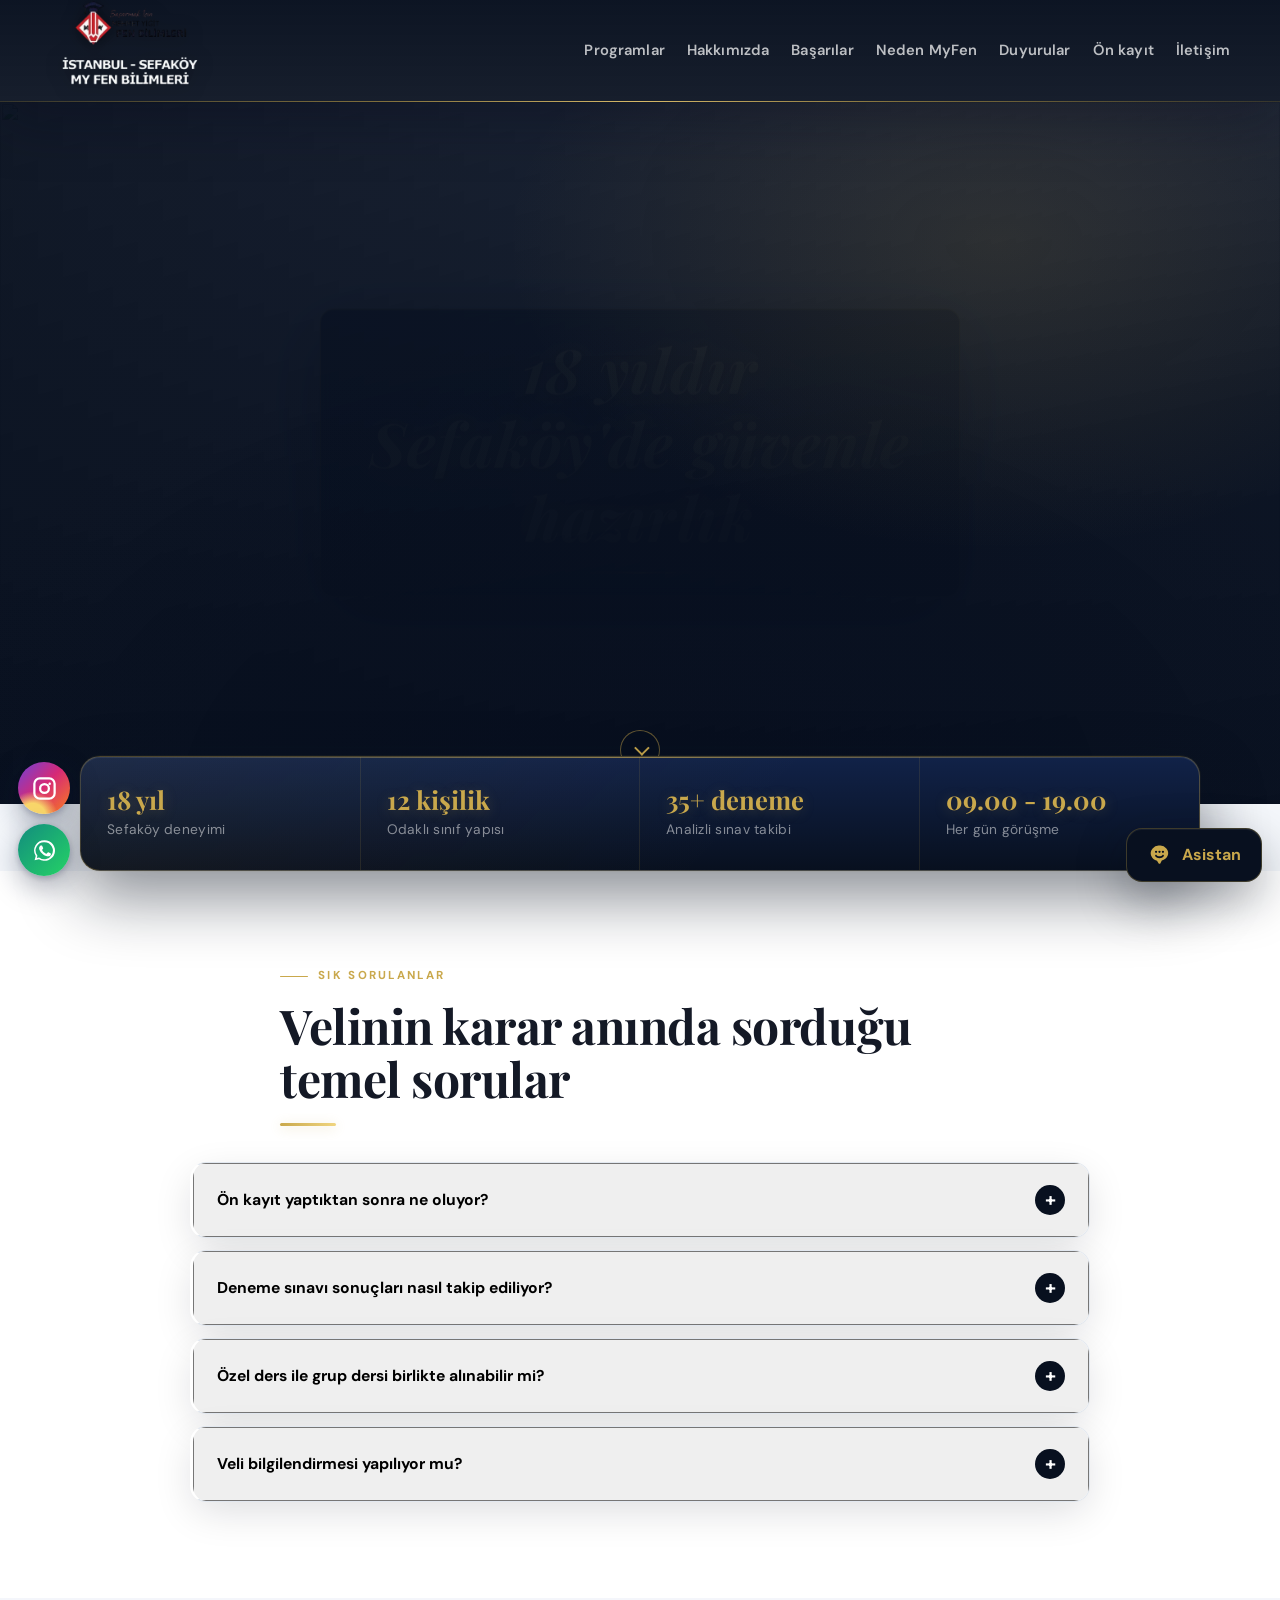
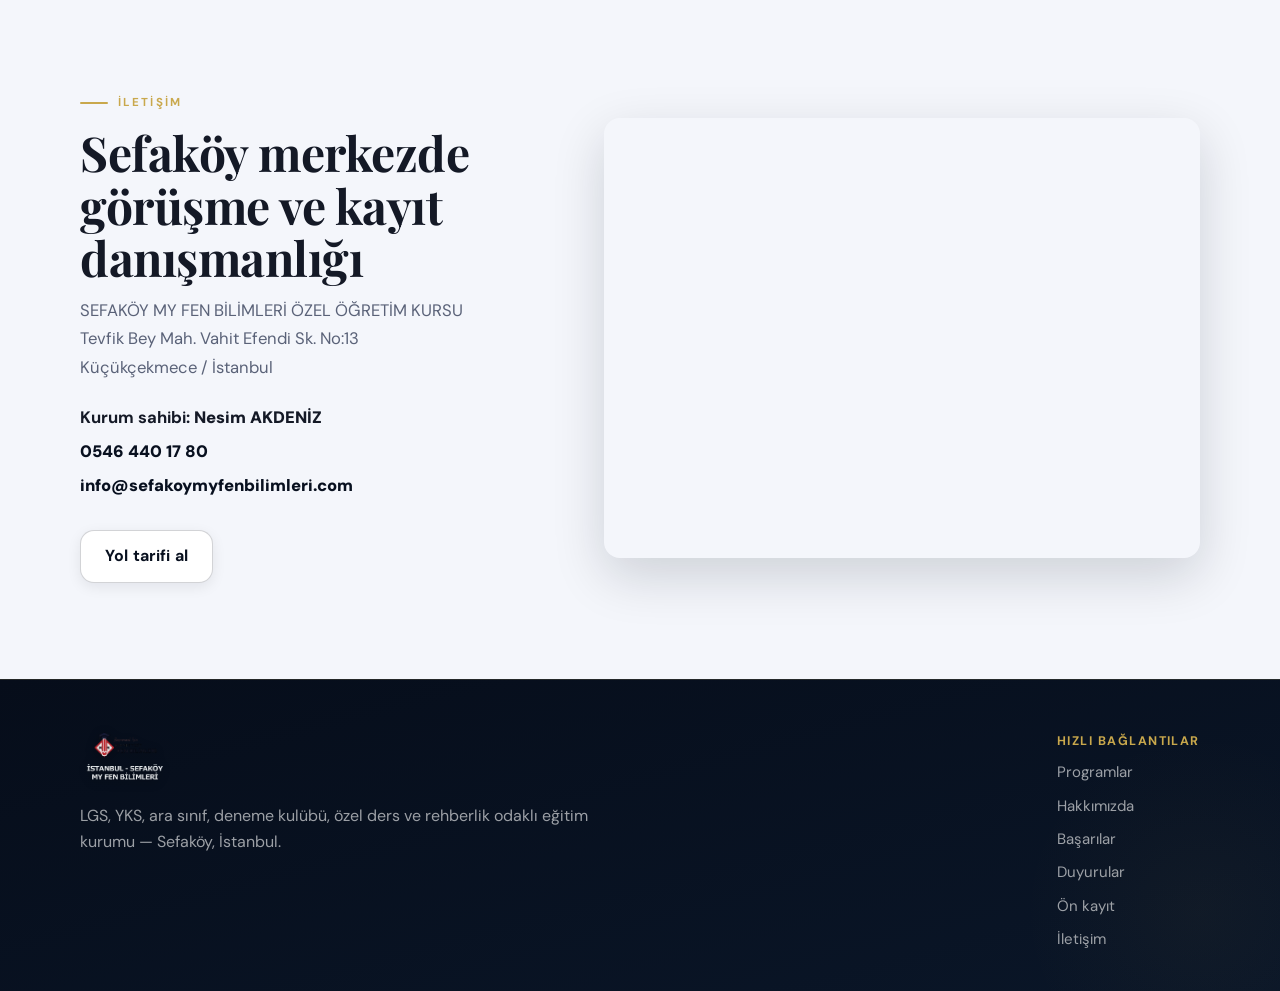
==== index.html @ be57d852 "Hero overlay eski haline döndü + title gold canlı blur kart - hero__shade yoğun radial+linear gradie" ====
<!doctype html>
<html lang="tr">
  <head>
    <meta charset="utf-8" />
    <meta name="viewport" content="width=device-width, initial-scale=1" />
    <title>Sefaköy My Fen Bilimleri | LGS, YKS ve Deneme Kulübü</title>
    <meta
      name="description"
      content="Sefaköy My Fen Bilimleri için LGS, YKS, ara sınıf, deneme kulübü, özel ders, rehberlik ve ön kayıt odaklı modern kurs sitesi."
    />
    <meta name="theme-color" content="#0a1628" />
    <meta property="og:title" content="Sefaköy My Fen Bilimleri" />
    <meta
      property="og:description"
      content="Sınava hazırlıkta planlı takip, küçük sınıflar, deneme analizi ve güçlü rehberlik."
    />
    <meta property="og:type" content="website" />
    <link rel="preconnect" href="https://fonts.googleapis.com" />
    <link rel="preconnect" href="https://fonts.gstatic.com" crossorigin />
    <link href="https://fonts.googleapis.com/css2?family=Playfair+Display:ital,wght@0,600;0,700;1,700&family=DM+Sans:opsz,wght@9..40,400;9..40,500;9..40,700;9..40,900&display=swap" rel="stylesheet" />
    <link rel="stylesheet" href="styles.css?v=6" />
    <script type="application/ld+json">
      {
        "@context": "https://schema.org",
        "@type": "EducationalOrganization",
        "name": "Sefaköy My Fen Bilimleri",
        "address": {
          "@type": "PostalAddress",
          "streetAddress": "Tevfik Bey Mah. Vahit Efendi Sk. No:13",
          "addressLocality": "Küçükçekmece",
          "addressRegion": "İstanbul",
          "addressCountry": "TR"
        },
        "telephone": "+90 546 440 17 80",
        "email": "info@sefakoymyfenbilimleri.com",
        "founder": {
          "@type": "Person",
          "name": "Nesim AKDENİZ"
        },
        "openingHours": "Mo-Su 09:00-19:00"
      }
    </script>
  </head>
  <body>
    <svg class="svg-defs" aria-hidden="true" focusable="false">
      <symbol id="icon-whatsapp" viewBox="0 0 24 24">
        <path d="M12 2.8a9.2 9.2 0 0 0-7.8 14.1l-1 3.8 3.9-1a9.2 9.2 0 1 0 4.9-16.9Zm0 1.8a7.4 7.4 0 0 1 6.3 11.3 7.4 7.4 0 0 1-10.7 2.5l-.4-.2-2 .5.5-2-.2-.4A7.4 7.4 0 0 1 12 4.6Zm-3.2 3c-.2 0-.5.1-.7.3-.2.2-.9.9-.9 2.1 0 1.3.9 2.5 1 2.6.1.2 1.8 2.9 4.5 4 .6.3 1.1.4 1.5.5.6.2 1.2.1 1.6.1.5-.1 1.5-.6 1.7-1.2.2-.6.2-1.1.2-1.2-.1-.1-.2-.2-.5-.4l-1.7-.8c-.2-.1-.4-.1-.6.1-.2.2-.7.8-.9 1-.2.2-.3.2-.6.1-.3-.1-1.1-.4-2-1.2-.8-.7-1.3-1.5-1.4-1.8-.2-.3 0-.4.1-.6l.4-.5c.1-.2.2-.3.3-.5.1-.2 0-.4 0-.5L10 8.1c-.2-.4-.4-.5-.6-.5h-.6Z"/>
      </symbol>
      <symbol id="icon-instagram" viewBox="0 0 24 24">
        <path fill-rule="evenodd" clip-rule="evenodd" d="M7.8 2h8.4A5.8 5.8 0 0 1 22 7.8v8.4a5.8 5.8 0 0 1-5.8 5.8H7.8A5.8 5.8 0 0 1 2 16.2V7.8A5.8 5.8 0 0 1 7.8 2Zm0 2A3.8 3.8 0 0 0 4 7.8v8.4A3.8 3.8 0 0 0 7.8 20h8.4a3.8 3.8 0 0 0 3.8-3.8V7.8A3.8 3.8 0 0 0 16.2 4H7.8Zm8.8 2.6a1.1 1.1 0 1 0 0 2.2 1.1 1.1 0 0 0 0-2.2ZM12 7.1a4.9 4.9 0 1 0 0 9.8 4.9 4.9 0 0 0 0-9.8Zm0 2a2.9 2.9 0 1 1 0 5.8 2.9 2.9 0 0 1 0-5.8Z"/>
      </symbol>
      <symbol id="icon-chat" viewBox="0 0 24 24">
        <path d="M5.4 5.2A7.5 7.5 0 0 1 12 2.4a7.5 7.5 0 0 1 6.6 2.8 7 7 0 0 1 1.2 7.1 7.4 7.4 0 0 1-5.6 4.4l-1.3 2.8c-.3.7-1.3.7-1.7.1L9.6 17A7.4 7.4 0 0 1 4 12.3a7 7 0 0 1 1.4-7.1Zm3.3 4.4a1.1 1.1 0 1 0 0-2.2 1.1 1.1 0 0 0 0 2.2Zm3.3 0a1.1 1.1 0 1 0 0-2.2 1.1 1.1 0 0 0 0 2.2Zm3.3 0a1.1 1.1 0 1 0 0-2.2 1.1 1.1 0 0 0 0 2.2ZM7.9 12.7c.9 1.2 2.3 1.9 4.1 1.9s3.2-.7 4.1-1.9c.3-.4.2-.9-.2-1.2-.4-.3-.9-.2-1.2.2-.5.7-1.4 1.1-2.7 1.1s-2.2-.4-2.7-1.1c-.3-.4-.8-.5-1.2-.2-.4.3-.5.8-.2 1.2Z"/>
      </symbol>
    </svg>
    <header class="site-header" id="top">
      <nav class="nav-shell" aria-label="Ana menü">
        <a class="brand brand--logo" href="index.html" aria-label="Sefaköy My Fen Bilimleri anasayfa">
          <img src="assets/logo-main.png" alt="Sefaköy My Fen Bilimleri" />
        </a>
        <button class="nav-toggle" type="button" aria-label="Menüyü aç" aria-expanded="false">
          <span></span>
          <span></span>
          <span></span>
        </button>
        <div class="nav-links" data-nav-links>
          <a href="programlar.html">Programlar</a>
          <a href="hakkimizda.html">Hakkımızda</a>
          <a href="basarilar.html">Başarılar</a>
          <a href="neden-myfen.html">Neden MyFen</a>
          <a href="duyurular.html">Duyurular</a>
          <a href="programlar.html#kayit">Ön kayıt</a>
          <a href="#iletisim">İletişim</a>
        </div>
      </nav>
    </header>

    <main>
      <section class="hero" aria-labelledby="hero-title">
        <div class="hero-carousel" data-hero-carousel aria-hidden="true">
          <div class="hero-slide is-active">
            <picture>
              <source media="(max-width: 760px)" srcset="https://images.unsplash.com/photo-1523580846011-d3a5bc25702b?auto=format&fit=crop&w=900&h=1400&q=80&crop=entropy" />
              <img class="hero-slide__bg" src="https://images.unsplash.com/photo-1523580846011-d3a5bc25702b?auto=format&fit=crop&w=1800&q=82" alt="" />
            </picture>
            <div class="hero-slide__title">18 yıldır Sefaköy'de güvenle hazırlık</div>
          </div>
          <div class="hero-slide">
            <picture>
              <source media="(max-width: 760px)" srcset="https://images.unsplash.com/photo-1503676260728-1c00da094a0b?auto=format&fit=crop&w=900&h=1400&q=80&crop=entropy" />
              <img class="hero-slide__bg" src="https://images.unsplash.com/photo-1503676260728-1c00da094a0b?auto=format&fit=crop&w=1800&q=82" alt="" />
            </picture>
            <div class="hero-slide__title">Küçük sınıflar, bireysel takip</div>
          </div>
          <div class="hero-slide">
            <picture>
              <source media="(max-width: 760px)" srcset="https://images.unsplash.com/photo-1606326608606-aa0b62935f2b?auto=format&fit=crop&w=900&h=1400&q=80&crop=entropy" />
              <img class="hero-slide__bg" src="https://images.unsplash.com/photo-1606326608606-aa0b62935f2b?auto=format&fit=crop&w=1800&q=82" alt="" />
            </picture>
            <div class="hero-slide__title">LGS, TYT, AYT — deneme odaklı plan</div>
          </div>
          <div class="hero-slide">
            <picture>
              <source media="(max-width: 760px)" srcset="https://images.unsplash.com/photo-1571260899304-425eee4c7efc?auto=format&fit=crop&w=900&h=1400&q=80&crop=entropy" />
              <img class="hero-slide__bg" src="https://images.unsplash.com/photo-1571260899304-425eee4c7efc?auto=format&fit=crop&w=1800&q=82" alt="" />
            </picture>
            <div class="hero-slide__title">Deneyimli kadro, kanıtlanmış başarı</div>
          </div>
        </div>
        <div class="hero__shade"></div>
        <a class="hero__scroll" href="programlar.html" aria-label="Programlar sayfasına git"></a>
      </section>

      <section class="quick-panel" aria-label="Hızlı bilgiler">
        <div class="container quick-panel__grid">
          <div class="reveal">
            <strong>18 yıl</strong>
            <span>Sefaköy deneyimi</span>
          </div>
          <div class="reveal reveal--delay-1">
            <strong>12 kişilik</strong>
            <span>Odaklı sınıf yapısı</span>
          </div>
          <div class="reveal reveal--delay-2">
            <strong>35+ deneme</strong>
            <span>Analizli sınav takibi</span>
          </div>
          <div class="reveal reveal--delay-3">
            <strong>09.00 - 19.00</strong>
            <span>Her gün görüşme</span>
          </div>
        </div>
      </section>

      <section class="section section--faq">
        <div class="container section__head">
          <p class="eyebrow">Sık sorulanlar</p>
          <h2>Velinin karar anında sorduğu temel sorular</h2>
        </div>
        <div class="container faq-list" data-faq-list>
          <div class="faq-item" data-faq-item>
            <button class="faq-question" id="faq-question-register" type="button" aria-expanded="false" aria-controls="faq-answer-register" data-faq-question>
              Ön kayıt yaptıktan sonra ne oluyor?
            </button>
            <div class="faq-answer" id="faq-answer-register" role="region" aria-labelledby="faq-question-register" aria-hidden="true" data-faq-answer>
              <p>Danışman ekibi telefon veya WhatsApp üzerinden dönüş yapar, öğrencinin seviyesi ve uygun programı için görüşme planlar.</p>
            </div>
          </div>
          <div class="faq-item" data-faq-item>
            <button class="faq-question" id="faq-question-exams" type="button" aria-expanded="false" aria-controls="faq-answer-exams" data-faq-question>
              Deneme sınavı sonuçları nasıl takip ediliyor?
            </button>
            <div class="faq-answer" id="faq-answer-exams" role="region" aria-labelledby="faq-question-exams" aria-hidden="true" data-faq-answer>
              <p>Deneme sonrası net, konu eksiği ve sıralama verileri analiz edilir; öğrencinin haftalık çalışma planı buna göre güncellenir.</p>
            </div>
          </div>
          <div class="faq-item" data-faq-item>
            <button class="faq-question" id="faq-question-private" type="button" aria-expanded="false" aria-controls="faq-answer-private" data-faq-question>
              Özel ders ile grup dersi birlikte alınabilir mi?
            </button>
            <div class="faq-answer" id="faq-answer-private" role="region" aria-labelledby="faq-question-private" aria-hidden="true" data-faq-answer>
              <p>Evet. Grup programına ek olarak eksik branşlarda birebir veya küçük grup etütleri planlanabilir.</p>
            </div>
          </div>
          <div class="faq-item" data-faq-item>
            <button class="faq-question" id="faq-question-parent" type="button" aria-expanded="false" aria-controls="faq-answer-parent" data-faq-question>
              Veli bilgilendirmesi yapılıyor mu?
            </button>
            <div class="faq-answer" id="faq-answer-parent" role="region" aria-labelledby="faq-question-parent" aria-hidden="true" data-faq-answer>
              <p>Devamsızlık, ödev takibi, deneme sonucu ve rehberlik notları düzenli görüşmelerle veliye aktarılır.</p>
            </div>
          </div>
        </div>
      </section>

      <section class="section section--contact" id="iletisim">
        <div class="container contact-grid">
          <div>
            <p class="eyebrow">İletişim</p>
            <h2>Sefaköy merkezde görüşme ve kayıt danışmanlığı</h2>
            <address>
              SEFAKÖY MY FEN BİLİMLERİ ÖZEL ÖĞRETİM KURSU<br />
              Tevfik Bey Mah. Vahit Efendi Sk. No:13<br />
              Küçükçekmece / İstanbul
            </address>
            <ul class="contact-list">
              <li><strong>Kurum sahibi:</strong> Nesim AKDENİZ</li>
              <li><a href="tel:+905464401780">0546 440 17 80</a></li>
              <li><a href="mailto:info@sefakoymyfenbilimleri.com">info@sefakoymyfenbilimleri.com</a></li>
            </ul>
            <div class="contact-actions">
              <a class="button button--outline" href="https://www.google.com/maps/search/?api=1&query=SEFAK%C3%96Y%20MY%20FEN%20B%C4%B0L%C4%B0MLER%C4%B0%20%C3%96ZEL%20%C3%96%C4%9ERET%C4%B0M%20KURSU" target="_blank" rel="noreferrer">
                Yol tarifi al
              </a>
            </div>
          </div>
          <iframe
            title="Sefaköy My Fen Bilimleri harita"
            src="https://www.google.com/maps?q=SEFAK%C3%96Y%20MY%20FEN%20B%C4%B0L%C4%B0MLER%C4%B0%20%C3%96ZEL%20%C3%96%C4%9ERET%C4%B0M%20KURSU&output=embed"
            loading="lazy"
            referrerpolicy="no-referrer-when-downgrade"
          ></iframe>
        </div>
      </section>
    </main>

    <footer class="site-footer">
      <div class="container footer-grid">
        <div>
          <img class="footer-brand-logo" src="assets/logo-main.png" alt="Sefaköy My Fen Bilimleri" />
          <p>LGS, YKS, ara sınıf, deneme kulübü, özel ders ve rehberlik odaklı eğitim kurumu — Sefaköy, İstanbul.</p>
        </div>
        <div>
          <span>Hızlı bağlantılar</span>
          <a href="programlar.html">Programlar</a>
          <a href="hakkimizda.html">Hakkımızda</a>
          <a href="basarilar.html">Başarılar</a>
          <a href="duyurular.html">Duyurular</a>
          <a href="programlar.html#kayit">Ön kayıt</a>
          <a href="#iletisim">İletişim</a>
        </div>
      </div>
    </footer>

    <div class="social-rail" id="socialRail" aria-label="Sosyal medya ve hızlı iletişim">
      <div class="social-rail__item">
        <a
          class="social-rail__button social-rail__button--instagram"
          data-instagram-link
          href="https://www.instagram.com/sefakoymyfenbilimleri/"
          target="_blank"
          rel="noreferrer"
          aria-label="Instagram hesabımızı takip et"
        >
          <svg class="instagram-icon" aria-hidden="true"><use href="#icon-instagram"></use></svg>
          <span class="sr-only">Instagram hesabımızı takip et</span>
        </a>
        <div class="social-notice social-notice--instagram" data-social-notice="instagram" role="status" aria-live="polite" hidden>
          <a class="social-notice__content" data-instagram-link href="https://www.instagram.com/sefakoymyfenbilimleri/" target="_blank" rel="noreferrer">
            <span>
              <strong>Instagram'da takip et</strong>
              <small>Duyuruları ve başarıları kaçırma</small>
            </span>
          </a>
          <button type="button" data-social-notice-close aria-label="Instagram bildirimini kapat">×</button>
        </div>
      </div>
      <div class="social-rail__item">
        <a class="social-rail__button social-rail__button--whatsapp js-whatsapp" href="#" aria-label="WhatsApp ile iletişime geç">
          <svg class="whatsapp-icon" aria-hidden="true"><use href="#icon-whatsapp"></use></svg>
          <span class="sr-only">WhatsApp ile iletişime geç</span>
        </a>
        <div class="social-notice social-notice--whatsapp" data-social-notice="whatsapp" role="status" aria-live="polite" hidden>
          <a class="social-notice__content js-whatsapp" href="#">
            <span>
              <strong>İletişime geç</strong>
              <small>Kayıt ve kontenjan için yaz</small>
            </span>
          </a>
          <button type="button" data-social-notice-close aria-label="WhatsApp bildirimini kapat">×</button>
        </div>
      </div>
    </div>

    <div class="assistant-widget">
      <section class="assistant-panel" id="assistantPanel" aria-labelledby="assistantTitle" hidden>
        <div class="assistant-panel__header">
          <div>
            <span>MY Asistan</span>
            <strong id="assistantTitle">Size nasıl yardımcı olabiliriz?</strong>
          </div>
          <button class="assistant-close" id="assistantClose" type="button" aria-label="Asistanı kapat">×</button>
        </div>
        <div class="assistant-messages" id="assistantMessages" role="log" aria-live="polite">
          <div class="assistant-message assistant-message--bot">
            Merhaba, öğrencinin sınıfını ve hedefini yazarsanız kayıt, program, deneme analizi, rehberlik ve veli takibi hakkında yardımcı olabilirim.
          </div>
        </div>
        <div class="assistant-suggestions" aria-label="Hazır sorular">
          <button type="button" data-assistant-prompt="Kayıt süreci nasıl ilerliyor?">Kayıt</button>
          <button type="button" data-assistant-prompt="Deneme sonuçları ve eksikler nasıl takip ediliyor?">Deneme</button>
          <button type="button" data-assistant-prompt="Velilere öğrenci takibi nasıl bildiriliyor?">Veli takibi</button>
          <button type="button" data-assistant-prompt="Sınıf mevcudu ve kontenjan hakkında bilgi alabilir miyim?">Kontenjan</button>
        </div>
        <form class="assistant-form" id="assistantForm">
          <label class="sr-only" for="assistantInput">Asistana soru sorun</label>
          <input id="assistantInput" name="assistantInput" autocomplete="off" placeholder="Sorunuzu yazın..." />
          <button type="submit">Gönder</button>
        </form>
      </section>
      <button class="assistant-toggle" id="assistantToggle" type="button" aria-label="Site asistanını aç" aria-expanded="false">
        <svg aria-hidden="true"><use href="#icon-chat"></use></svg>
        <span>Asistan</span>
      </button>
    </div>

    <script src="script.js?v=6"></script>
  </body>
</html>
---- styles.css ----
:root {
  color-scheme: light;
  --ink: #141926;
  --muted: #5a6278;
  --blue: #0f2347;
  --blue-deep: #08101f;
  --blue-mid: #0f2347;
  --blue-light: #e8edf8;
  --line: #e2e8f0;
  --paper: #ffffff;
  --gold: #c9a84c;
  --gold-vivid: #d4aa3a;
  --gold-light: #f0d580;
  --gold-pale: rgba(201, 168, 76, 0.08);
  --cream: #fdfbf7;
  --surface: #f4f7fb;
  --shadow: 0 12px 40px -4px rgba(8, 16, 31, 0.14);
  --shadow-lg: 0 24px 64px -8px rgba(8, 16, 31, 0.22);
  --shadow-gold: 0 8px 32px rgba(201, 168, 76, 0.28);
  --transition: 220ms cubic-bezier(0.22, 1, 0.36, 1);
}

* {
  box-sizing: border-box;
}

html {
  scroll-behavior: smooth;
  scroll-padding-top: 88px;
}

/* ── Custom Scrollbar ── */
::-webkit-scrollbar { width: 6px; }
::-webkit-scrollbar-track { background: #f1f4f8; }
::-webkit-scrollbar-thumb {
  background: linear-gradient(180deg, var(--gold) 0%, var(--gold-vivid) 100%);
  border-radius: 4px;
}
::-webkit-scrollbar-thumb:hover { background: var(--gold-light); }

body {
  margin: 0;
  color: var(--ink);
  background: #f4f7fb;
  font-family:
    'DM Sans', Inter, ui-sans-serif, system-ui, -apple-system, BlinkMacSystemFont, "Segoe UI",
    sans-serif;
  line-height: 1.55;
}

h1, h2, h3, h4 {
  font-family: 'Playfair Display', Georgia, 'Times New Roman', serif;
}

.svg-defs {
  position: absolute;
  width: 0;
  height: 0;
  overflow: hidden;
}

.sr-only {
  position: absolute;
  width: 1px;
  height: 1px;
  padding: 0;
  margin: -1px;
  overflow: hidden;
  clip: rect(0, 0, 0, 0);
  white-space: nowrap;
  border: 0;
}

img {
  display: block;
  max-width: 100%;
}

a {
  color: inherit;
  text-decoration: none;
}

button,
input,
select,
textarea {
  font: inherit;
}

.container {
  width: min(1120px, calc(100% - 40px));
  margin: 0 auto;
}

/* ── Navigation ── */
.site-header {
  position: sticky;
  top: 0;
  z-index: 50;
  background:
    linear-gradient(180deg, rgba(8, 16, 31, 0.98) 0%, rgba(8, 16, 31, 0.94) 100%);
  border-bottom: 1px solid rgba(201, 168, 76, 0.22);
  backdrop-filter: blur(28px) saturate(150%);
  -webkit-backdrop-filter: blur(28px) saturate(150%);
  box-shadow: 0 18px 56px rgba(5, 10, 25, 0.34);
  transition: min-height var(--transition), background var(--transition), box-shadow var(--transition);
}

.site-header::after {
  content: "";
  position: absolute;
  left: 0;
  right: 0;
  bottom: -1px;
  height: 1px;
  background: linear-gradient(90deg,
    transparent 0%,
    rgba(201, 168, 76, 0.5) 30%,
    rgba(232, 199, 110, 0.9) 50%,
    rgba(201, 168, 76, 0.5) 70%,
    transparent 100%);
  pointer-events: none;
}

.site-header.is-compact {
  box-shadow: 0 8px 32px rgba(5, 10, 25, 0.42);
}

.site-header.is-compact .nav-shell {
  min-height: 66px;
}

.top-icon-link {
  display: inline-flex;
  align-items: center;
  justify-content: center;
  color: #25d366;
}

.whatsapp-icon,
.instagram-icon {
  width: 22px;
  height: 22px;
  display: block;
  fill: currentColor;
}

.nav-shell {
  width: min(1180px, calc(100% - 32px));
  min-height: 84px;
  margin: 0 auto;
  display: flex;
  align-items: center;
  justify-content: space-between;
  gap: 24px;
  transition: min-height var(--transition);
}

.brand {
  display: inline-flex;
  align-items: center;
  flex: 0 0 auto;
}

.brand--logo {
  padding: 0;
  background: transparent;
  border: 0;
  border-radius: 0;
  box-shadow: none;
}

.brand--logo img {
  display: block;
  width: min(160px, 36vw);
  height: auto;
  object-fit: contain;
  filter: drop-shadow(0 2px 8px rgba(0, 0, 0, 0.5));
  transition: transform 240ms ease, filter 240ms ease;
}

.brand--logo:hover img {
  transform: translateY(-1px);
  filter: drop-shadow(0 2px 12px rgba(201, 168, 76, 0.4));
}

.brand strong {
  font-size: 1rem;
  line-height: 1.2;
  color: #ffffff;
}

.brand small {
  margin-top: 2px;
  color: rgba(255, 255, 255, 0.52);
  font-size: 0.78rem;
}

.nav-links {
  display: flex;
  align-items: center;
  gap: 22px;
  color: rgba(255, 255, 255, 0.72);
  font-size: 0.92rem;
  font-weight: 600;
  letter-spacing: 0.01em;
}

.nav-links a {
  padding: 10px 0;
  position: relative;
  transition: color 180ms ease;
}

.nav-links a::after {
  content: '';
  position: absolute;
  bottom: 6px;
  left: 0;
  right: 0;
  height: 1.5px;
  background: linear-gradient(90deg, var(--gold), var(--gold-light));
  transform: scaleX(0);
  transform-origin: left;
  transition: transform 250ms cubic-bezier(0.22, 1, 0.36, 1);
  border-radius: 2px;
}

.nav-links a:hover {
  color: var(--gold);
}

.nav-links a:hover::after {
  transform: scaleX(1);
}

.nav-toggle {
  display: none;
  width: 44px;
  height: 44px;
  border: 1px solid rgba(201, 168, 76, 0.3);
  border-radius: 12px;
  background: rgba(201, 168, 76, 0.08);
  transition: background var(--transition), border-color var(--transition);
}

.nav-toggle:hover {
  background: rgba(201, 168, 76, 0.14);
  border-color: rgba(201, 168, 76, 0.48);
}

.nav-toggle span {
  display: block;
  width: 18px;
  height: 2px;
  margin: 4px auto;
  background: rgba(255, 255, 255, 0.85);
  border-radius: 2px;
}

/* ── Hero ── */
.hero {
  position: relative;
  min-height: 78vh;
  display: grid;
  align-items: center;
  overflow: hidden;
  color: #ffffff;
}

.hero__image,
.hero__shade {
  position: absolute;
  inset: 0;
  width: 100%;
  height: 100%;
}

.hero__image {
  object-fit: cover;
  transform-origin: center;
  animation: heroImageZoom 22s ease-in-out infinite alternate;
}

@keyframes heroImageZoom {
  from { transform: scale(1.04); }
  to   { transform: scale(1.13); }
}

.hero__shade {
  background:
    radial-gradient(ellipse 70% 80% at 78% 20%, rgba(201, 168, 76, 0.13) 0%, transparent 55%),
    radial-gradient(ellipse 90% 100% at 50% 100%, rgba(5, 12, 28, 0.58) 0%, transparent 70%),
    linear-gradient(165deg, rgba(8, 16, 31, 0.5) 0%, rgba(8, 16, 31, 0.92) 60%, rgba(8, 16, 31, 0.98) 100%),
    linear-gradient(90deg, rgba(8, 16, 31, 0.92) 0%, rgba(12, 26, 60, 0.72) 50%, rgba(8, 16, 31, 0.88) 100%);
  background-size: 100% 100%, 100% 100%, 100% 100%, 200% 100%;
  animation: heroGradientShift 24s ease-in-out infinite;
}

@keyframes heroGradientShift {
  0%   { background-position: 0% 0%, 0% 50%; }
  50%  { background-position: 0% 0%, 100% 50%; }
  100% { background-position: 0% 0%, 0% 50%; }
}

.hero__content {
  position: relative;
  padding: 96px 0 104px;
  max-width: 840px;
}

/* Hero entrance animations */
.hero .eyebrow {
  animation: heroFadeUp 0.75s 0.1s both;
}

.hero h1 {
  animation: heroFadeUp 0.85s 0.3s both;
}

.hero__lead {
  animation: heroFadeUp 0.8s 0.52s both;
}

.hero__actions {
  animation: heroFadeUp 0.8s 0.72s both;
}

@keyframes heroFadeUp {
  from {
    opacity: 0;
    transform: translateY(32px);
    filter: blur(3px);
  }
  to {
    opacity: 1;
    transform: none;
    filter: blur(0);
  }
}

.eyebrow {
  margin: 0 0 14px;
  color: var(--gold);
  font-size: 0.72rem;
  font-weight: 700;
  font-family: 'DM Sans', sans-serif;
  letter-spacing: 0.2em;
  text-transform: uppercase;
  display: flex;
  align-items: center;
  gap: 10px;
}

.eyebrow::before {
  content: '';
  display: block;
  width: 28px;
  height: 1.5px;
  background: currentColor;
  border-radius: 2px;
  flex: 0 0 auto;
}

.hero h1 {
  max-width: 800px;
  margin: 0 0 4px;
  font-size: clamp(2.8rem, 6.5vw, 6.4rem);
  line-height: 1.0;
  letter-spacing: -0.01em;
  font-style: italic;
  text-shadow: 0 4px 32px rgba(0, 0, 0, 0.36);
}

.hero h1::after {
  content: '';
  display: block;
  width: 72px;
  height: 3px;
  background: linear-gradient(90deg, var(--gold), var(--gold-light), var(--gold));
  background-size: 200% 100%;
  margin-top: 22px;
  border-radius: 2px;
  animation: shimmerBar 3s ease-in-out infinite;
}

@keyframes shimmerBar {
  0%, 100% { background-position: 0% 50%; }
  50%       { background-position: 100% 50%; }
}

.hero__lead {
  max-width: 600px;
  margin: 28px 0 0;
  color: rgba(255, 255, 255, 0.84);
  font-size: clamp(1rem, 1.8vw, 1.18rem);
  line-height: 1.68;
}

.hero__actions,
.contact-actions {
  display: flex;
  flex-wrap: wrap;
  gap: 12px;
  margin-top: 32px;
}

/* ── Buttons ── */
.button {
  min-height: 50px;
  display: inline-flex;
  align-items: center;
  justify-content: center;
  gap: 8px;
  padding: 13px 24px;
  border: 1px solid transparent;
  border-radius: 14px;
  cursor: pointer;
  font-weight: 700;
  font-family: 'DM Sans', sans-serif;
  letter-spacing: 0.01em;
  transition:
    transform 200ms cubic-bezier(0.22, 1, 0.36, 1),
    background 200ms ease,
    border-color 200ms ease,
    box-shadow 200ms ease;
}

.button:hover  { transform: translateY(-3px); }
.button:active { transform: translateY(-1px); }

.button--primary {
  position: relative;
  overflow: hidden;
  color: var(--blue-deep);
  background: linear-gradient(135deg, var(--gold) 0%, #d9b75a 45%, var(--gold-light) 100%);
  border-color: var(--gold);
  box-shadow:
    0 6px 20px rgba(201, 168, 76, 0.32),
    inset 0 1px 0 rgba(255, 255, 255, 0.38);
  isolation: isolate;
}

.button--primary::before {
  content: "";
  position: absolute;
  inset: 0;
  background: linear-gradient(110deg,
    transparent 30%,
    rgba(255, 255, 255, 0.62) 50%,
    transparent 70%);
  transform: translateX(-130%);
  transition: transform 700ms cubic-bezier(0.22, 0.7, 0.3, 1);
  z-index: -1;
  pointer-events: none;
}

.button--primary:hover {
  background: linear-gradient(135deg, var(--gold-light) 0%, #f5dc8a 45%, var(--gold-light) 100%);
  border-color: var(--gold-light);
  box-shadow:
    0 16px 36px rgba(201, 168, 76, 0.46),
    inset 0 1px 0 rgba(255, 255, 255, 0.48);
}

.button--primary:hover::before {
  transform: translateX(130%);
}

.button--submit {
  color: var(--blue-deep);
  background: linear-gradient(135deg, var(--gold) 0%, var(--gold-vivid) 100%);
  border: 0;
  width: 100%;
  font-size: 1rem;
  box-shadow: 0 6px 20px rgba(201, 168, 76, 0.28);
}

.button--submit:hover {
  background: linear-gradient(135deg, var(--gold-light) 0%, var(--gold) 100%);
  box-shadow: 0 12px 28px rgba(201, 168, 76, 0.38);
}

.button--light {
  color: var(--blue-deep);
  background: #ffffff;
  box-shadow: 0 4px 14px rgba(8, 16, 31, 0.1);
}

.button--light:hover {
  background: #f8f9fb;
  box-shadow: 0 8px 24px rgba(8, 16, 31, 0.16);
}

.button--ghost {
  color: #ffffff;
  border-color: rgba(255, 255, 255, 0.32);
  background: rgba(255, 255, 255, 0.06);
  backdrop-filter: blur(10px);
}

.button--ghost:hover {
  background: rgba(255, 255, 255, 0.14);
  border-color: rgba(255, 255, 255, 0.52);
}

.button--outline {
  color: var(--blue-deep);
  border-color: rgba(8, 16, 31, 0.18);
  background: #ffffff;
  box-shadow: 0 4px 14px rgba(8, 16, 31, 0.08);
}

.button--outline:hover {
  border-color: var(--gold);
  box-shadow: 0 8px 24px rgba(201, 168, 76, 0.16);
}

.button--small {
  min-height: 40px;
  padding: 9px 14px;
  font-size: 0.9rem;
}

.button.icon-button {
  width: 46px;
  min-width: 46px;
  min-height: 46px;
  padding: 0;
  flex: 0 0 46px;
  color: #25d366;
  background: rgba(37, 211, 102, 0.1);
  border-color: rgba(37, 211, 102, 0.28);
  box-shadow: 0 4px 14px rgba(37, 211, 102, 0.12);
}

.button.icon-button:hover {
  background: rgba(37, 211, 102, 0.18);
  box-shadow: 0 8px 22px rgba(37, 211, 102, 0.24);
}

.button--small.icon-button {
  width: 38px;
  min-width: 38px;
  min-height: 38px;
  flex-basis: 38px;
}

/* ── Quick Panel ── */
.quick-panel {
  position: relative;
  z-index: 5;
  margin-top: -48px;
}

.quick-panel__grid {
  position: relative;
  display: grid;
  grid-template-columns: repeat(4, 1fr);
  overflow: hidden;
  background:
    linear-gradient(135deg, rgba(201, 168, 76, 0.07) 0%, rgba(201, 168, 76, 0) 60%),
    linear-gradient(180deg, #112248 0%, var(--blue-deep) 100%);
  border: 1px solid rgba(201, 168, 76, 0.3);
  border-radius: 20px;
  box-shadow:
    0 26px 64px rgba(8, 16, 31, 0.48),
    inset 0 1px 0 rgba(255, 255, 255, 0.07),
    0 0 0 1px rgba(201, 168, 76, 0.06);
}

.quick-panel__grid::before {
  content: "";
  position: absolute;
  left: 0;
  right: 0;
  top: 0;
  height: 1px;
  background: linear-gradient(90deg,
    transparent,
    rgba(201, 168, 76, 0.65) 50%,
    transparent);
  pointer-events: none;
}

.quick-panel__grid div {
  position: relative;
  min-height: 110px;
  padding: 30px 26px;
  border-right: 1px solid rgba(201, 168, 76, 0.12);
  transition: background 280ms ease;
  cursor: default;
}

.quick-panel__grid div:hover {
  background: rgba(201, 168, 76, 0.05);
}

.quick-panel__grid div:last-child {
  border-right: 0;
}

.quick-panel strong,
.quick-panel span {
  display: block;
}

.quick-panel strong {
  color: var(--gold);
  font-size: 1.6rem;
  font-family: 'Playfair Display', Georgia, serif;
  font-weight: 700;
  text-shadow: 0 2px 14px rgba(201, 168, 76, 0.26);
  line-height: 1;
}

.quick-panel span {
  margin-top: 7px;
  color: rgba(255, 255, 255, 0.5);
  font-size: 0.86rem;
  letter-spacing: 0.02em;
}

/* ── Sections ── */
.section {
  padding: 96px 0;
}

.section--white    { background: #ffffff; }
.section--programs { background: #ffffff; }
.section--blue-light { background: var(--blue-light); }
.section--faq      { background: #ffffff; }
.section--features { background: #f4f7fb; }
.section--contact  { background: #f4f6fb; }

.section--form {
  background:
    linear-gradient(165deg, rgba(8, 16, 31, 0.03) 0%, rgba(201, 168, 76, 0.04) 100%),
    #fdfbf7;
}

.section--mint {
  background: linear-gradient(165deg, #eef2fa 0%, #dce4f4 100%);
  position: relative;
  overflow: hidden;
}

.section--mint::before {
  content: "";
  position: absolute;
  top: -120px;
  right: -120px;
  width: 480px;
  height: 480px;
  background: radial-gradient(circle, rgba(201, 168, 76, 0.07) 0%, transparent 70%);
  pointer-events: none;
}

.section--dark {
  color: #ffffff !important;
  background: #0a1628 !important;
  background: linear-gradient(135deg, #08101f 0%, #0f2347 100%) !important;
  position: relative;
  overflow: hidden;
}

.section--dark::before {
  content: "";
  position: absolute;
  bottom: -80px;
  left: -80px;
  width: 380px;
  height: 380px;
  background: radial-gradient(circle, rgba(201, 168, 76, 0.06) 0%, transparent 70%);
  pointer-events: none;
}

.section--success {
  background: linear-gradient(180deg, #ffffff 0%, #f0f4fb 100%);
  position: relative;
  overflow: hidden;
}

.section--success::after {
  content: "";
  position: absolute;
  top: 0;
  right: 0;
  width: 520px;
  height: 520px;
  background: radial-gradient(circle at right top, rgba(201, 168, 76, 0.06) 0%, transparent 65%);
  pointer-events: none;
}

.section__head {
  max-width: 720px;
  margin-bottom: 36px;
}

.section__head h2,
.split h2,
.form-layout h2,
.contact-grid h2 {
  margin: 0;
  color: var(--ink);
  font-size: clamp(1.9rem, 3.8vw, 3rem);
  line-height: 1.1;
  letter-spacing: -0.01em;
}

.section__head h2::after,
.split h2::after {
  content: '';
  display: block;
  width: 56px;
  height: 3px;
  background: linear-gradient(90deg, var(--gold) 0%, var(--gold-light) 50%, var(--gold) 100%);
  background-size: 200% 100%;
  margin-top: 18px;
  border-radius: 2px;
  box-shadow: 0 2px 12px rgba(201, 168, 76, 0.32);
  animation: shimmerBar 3s ease-in-out infinite;
}

.section__head p:not(.eyebrow),
.split p,
.form-layout p,
.contact-grid address {
  color: var(--muted);
  font-size: 1.04rem;
  line-height: 1.7;
}

.section__head--dark h2 { color: #ffffff; }
.section__head--dark p  { color: rgba(255, 255, 255, 0.68); }
.section__head--dark h2::after { background: var(--gold); animation: none; }

.section h2, .notice h3 {
  font-family: 'Playfair Display', Georgia, serif;
}

.section--success .section__head h2 {
  font-size: clamp(2rem, 4.5vw, 3.4rem);
  letter-spacing: 0.04em;
}

.section--mint .split h2 {
  font-size: clamp(1.7rem, 3.2vw, 2.6rem);
}

/* ── Program Cards ── */
.card-grid {
  display: grid;
  grid-template-columns: repeat(4, 1fr);
  gap: 18px;
}

.program-card,
.notice,
.feature-grid article,
.lead-form,
.dashboard,
.faq-item {
  border-radius: 18px;
}

.program-card {
  overflow: hidden;
  background: #ffffff;
  border: 1px solid rgba(8, 16, 31, 0.07);
  border-top: 3px solid var(--gold);
  box-shadow: var(--shadow);
  transition:
    transform 0.36s cubic-bezier(0.22, 1, 0.36, 1),
    box-shadow 0.36s ease;
  cursor: pointer;
}

.program-card:hover {
  transform: translateY(-10px);
  box-shadow:
    0 32px 72px -8px rgba(8, 16, 31, 0.2),
    0 0 0 1.5px rgba(201, 168, 76, 0.38),
    var(--shadow-gold);
}

.program-card img {
  width: 100%;
  aspect-ratio: 16 / 9;
  object-fit: cover;
  transition: transform 0.6s cubic-bezier(0.25, 0.46, 0.45, 0.94);
}

.program-card:hover img {
  transform: scale(1.08);
}

.program-card__body {
  padding: 22px;
}

.program-card__body span {
  display: inline-block;
  padding: 4px 11px;
  color: var(--gold);
  background: rgba(8, 16, 31, 0.94);
  border-radius: 7px;
  font-size: 0.68rem;
  font-weight: 700;
  font-family: 'DM Sans', sans-serif;
  letter-spacing: 0.15em;
  text-transform: uppercase;
  border: 1px solid rgba(201, 168, 76, 0.22);
}

.program-card h3,
.feature-grid h3,
.notice h3,
.review-profile h3 {
  margin: 10px 0 8px;
  font-size: 1.1rem;
  line-height: 1.25;
  font-family: 'DM Sans', sans-serif;
  font-weight: 700;
}

.program-card p,
.feature-grid p,
.notice p,
.faq-answer p {
  color: var(--muted);
  font-size: 0.94rem;
  line-height: 1.62;
}

.link-button,
.export-button {
  padding: 0;
  color: var(--gold);
  border: 0;
  background: transparent;
  cursor: pointer;
  font-weight: 700;
  font-family: 'DM Sans', sans-serif;
  letter-spacing: 0.02em;
  transition: color 180ms ease;
}

.link-button:hover  { color: var(--blue-deep); }

.export-button {
  color: var(--gold);
  opacity: 0.8;
}

.export-button:hover {
  color: var(--gold-vivid);
  opacity: 1;
}

/* ── Split / Dashboard ── */
.split,
.form-layout,
.contact-grid {
  display: grid;
  grid-template-columns: 1fr 0.92fr;
  align-items: center;
  gap: 56px;
}

.check-list {
  display: grid;
  gap: 10px;
  margin-top: 26px;
}

.check-list span {
  padding: 14px 18px;
  border-left: 3px solid var(--gold);
  background: #ffffff;
  border-radius: 12px;
  font-weight: 600;
  font-size: 0.96rem;
  box-shadow: 0 2px 10px rgba(8, 16, 31, 0.07);
  transition: transform 200ms ease, box-shadow 200ms ease;
  cursor: default;
}

.check-list span:hover {
  transform: translateX(5px);
  box-shadow: 0 4px 18px rgba(201, 168, 76, 0.14);
}

.dashboard {
  padding: 30px;
  background: var(--blue-deep);
  color: #ffffff;
  border: 1px solid rgba(201, 168, 76, 0.22);
  box-shadow:
    0 24px 70px rgba(8, 16, 31, 0.38),
    inset 0 1px 0 rgba(255, 255, 255, 0.06);
  border-radius: 18px;
  position: relative;
  overflow: hidden;
}

.dashboard::before {
  content: "";
  position: absolute;
  top: 0;
  right: 0;
  width: 220px;
  height: 220px;
  background: radial-gradient(circle at top right, rgba(201, 168, 76, 0.08) 0%, transparent 65%);
  pointer-events: none;
}

.dashboard__top {
  display: flex;
  justify-content: space-between;
  gap: 16px;
  margin-bottom: 22px;
  padding-bottom: 20px;
  border-bottom: 1px solid rgba(201, 168, 76, 0.18);
}

.dashboard__top span {
  color: rgba(255, 255, 255, 0.5);
  font-size: 0.88rem;
}

.dashboard__top strong {
  color: var(--gold);
  font-size: 0.84rem;
  font-weight: 700;
}

.progress-row {
  display: grid;
  grid-template-columns: 1fr auto;
  gap: 7px 14px;
  margin-bottom: 20px;
  font-weight: 700;
  color: rgba(255, 255, 255, 0.9);
  font-size: 0.92rem;
}

.progress-row strong {
  color: var(--gold);
}

.progress-row i {
  grid-column: 1 / -1;
  height: 7px;
  overflow: hidden;
  background: rgba(255, 255, 255, 0.09);
  border-radius: 999px;
}

.progress-row i::before {
  content: "";
  display: block;
  width: 0;
  height: 100%;
  background: linear-gradient(90deg, var(--gold), var(--gold-light));
  border-radius: 999px;
  transition: width 1.4s cubic-bezier(0.22, 1, 0.36, 1);
  box-shadow: 0 0 8px rgba(201, 168, 76, 0.38);
}

.progress-row.is-animated i::before {
  width: var(--value);
}

.mini-feed {
  display: grid;
  gap: 10px;
  margin-top: 20px;
}

.mini-feed p {
  margin: 0;
  padding: 14px 16px;
  color: rgba(255, 255, 255, 0.8);
  background: rgba(255, 255, 255, 0.06);
  border: 1px solid rgba(201, 168, 76, 0.13);
  border-radius: 11px;
  font-size: 0.9rem;
  line-height: 1.55;
}

.mini-feed p strong {
  color: var(--gold);
}

/* ── Feature Grid ── */
.feature-grid {
  display: grid;
  grid-template-columns: repeat(4, 1fr);
  gap: 18px;
}

.feature-grid article {
  min-height: 230px;
  padding: 30px;
  border: 1px solid rgba(8, 16, 31, 0.07);
  border-top: 3px solid var(--gold);
  background: #ffffff;
  border-radius: 16px;
  transition:
    transform 0.3s cubic-bezier(0.22, 1, 0.36, 1),
    box-shadow 0.3s ease;
}

.feature-grid article:hover {
  transform: translateY(-6px);
  box-shadow:
    0 20px 48px rgba(8, 16, 31, 0.12),
    0 0 0 1px rgba(201, 168, 76, 0.2);
  background: linear-gradient(165deg, #ffffff 0%, #fdfbf4 100%);
}

.feature-grid strong {
  color: var(--gold);
  font-size: 1.6rem;
  font-family: 'Playfair Display', serif;
  font-style: italic;
  opacity: 0.75;
  display: block;
}

/* ── Success Carousel ── */
.success-carousel {
  min-height: 580px;
  overflow: hidden;
}

.success-grid {
  display: grid;
  grid-template-columns: repeat(5, minmax(0, 1fr));
  gap: 14px;
  transition:
    opacity 240ms ease,
    transform 240ms ease;
  will-change: opacity, transform;
}

.success-grid.is-leaving {
  opacity: 0;
  transform: translateX(-46px);
}

.success-grid.is-entering {
  opacity: 0;
  transform: translateX(46px);
}

.success-card {
  min-height: 292px;
  display: grid;
  grid-template-rows: auto auto auto 1fr;
  align-content: start;
  gap: 12px;
  padding: 22px 18px;
  background: #ffffff;
  border: 1px solid rgba(8, 16, 31, 0.07);
  border-top: 2px solid var(--gold);
  border-radius: 14px;
  box-shadow: var(--shadow);
  transition:
    transform 0.34s cubic-bezier(0.22, 1, 0.36, 1),
    box-shadow 0.34s ease;
}

.success-card:hover {
  transform: translateY(-7px);
  box-shadow:
    0 24px 52px rgba(8, 16, 31, 0.16),
    0 0 0 1.5px rgba(201, 168, 76, 0.22);
}

.success-logo {
  position: relative;
  width: 116px;
  height: 116px;
  display: grid;
  place-items: center;
  justify-self: center;
  margin-bottom: 2px;
  color: #ffffff;
  background:
    linear-gradient(135deg, var(--logo-a, #1e40af), var(--logo-b, #ef4444));
  border: 3px solid #ffffff;
  border-radius: 50%;
  box-shadow:
    0 14px 32px rgba(30, 64, 175, 0.2),
    0 0 0 1px rgba(30, 64, 175, 0.1);
}

.success-logo::after {
  content: "";
  position: absolute;
  inset: 10px;
  border: 1px solid rgba(255, 255, 255, 0.45);
  border-radius: inherit;
}

.success-logo img {
  position: absolute;
  z-index: 2;
  top: 50%;
  left: 50%;
  width: 94px;
  height: 94px;
  object-fit: contain;
  padding: 6px;
  background: #ffffff;
  border-radius: 50%;
  box-shadow: 0 6px 16px rgba(15, 23, 42, 0.12);
  transform: translate(-50%, -50%);
}

.success-logo img + span {
  opacity: 0;
}

.success-logo span {
  position: relative;
  z-index: 1;
  font-size: 1.1rem;
  font-weight: 950;
}

.success-card strong {
  display: block;
  color: var(--blue-deep);
  font-size: 1.06rem;
  font-family: 'DM Sans', sans-serif;
}

.success-school,
.success-department {
  margin: 0;
  line-height: 1.25;
}

.success-school {
  color: var(--blue-deep);
  font-weight: 900;
  font-size: 0.86rem;
}

.success-department {
  color: var(--muted);
  font-size: 0.82rem;
  font-weight: 800;
}

/* ── Announcements ── */
.announce-header {
  display: flex;
  align-items: flex-end;
  justify-content: space-between;
  gap: 24px;
  margin-bottom: 40px;
  flex-wrap: wrap;
}

.announce-title {
  font-family: 'Playfair Display', Georgia, serif;
  font-size: clamp(2rem, 4vw, 2.8rem);
  color: #ffffff;
  margin: 8px 0 0;
  line-height: 1.15;
}

.announce-title__accent {
  color: var(--gold);
}

.button--outline-gold {
  border: 1.5px solid var(--gold);
  color: var(--gold);
  background: transparent;
  white-space: nowrap;
}

.button--outline-gold:hover {
  background: var(--gold);
  color: var(--blue-deep);
}

.button--sm {
  padding: 10px 22px;
  font-size: 0.88rem;
}

.announce-grid {
  display: grid;
  grid-template-columns: 1.4fr 1fr 1fr;
  gap: 20px;
  align-items: stretch;
}

.announce-card {
  background: rgba(255, 255, 255, 0.08);
  border: 1px solid rgba(255, 255, 255, 0.15);
  border-radius: 20px;
  padding: 28px;
  display: flex;
  flex-direction: column;
  gap: 12px;
  transition: background 240ms ease, transform 240ms ease, box-shadow 240ms ease;
  position: relative;
  overflow: hidden;
}

.announce-card::after {
  content: "";
  position: absolute;
  bottom: 0;
  left: 0;
  right: 0;
  height: 3px;
  background: linear-gradient(90deg, var(--gold) 0%, transparent 100%);
  opacity: 0.4;
  transition: opacity 240ms ease;
}

.announce-card:hover {
  background: rgba(255, 255, 255, 0.09);
  transform: translateY(-4px);
  box-shadow: 0 16px 48px rgba(0, 0, 0, 0.3), 0 0 0 1px rgba(201, 168, 76, 0.15);
}

.announce-card:hover::after {
  opacity: 1;
}

.announce-card--featured {
  background: linear-gradient(145deg, rgba(201, 168, 76, 0.1) 0%, rgba(255, 255, 255, 0.05) 100%);
  border-color: rgba(201, 168, 76, 0.25);
}

.announce-card--featured::after {
  opacity: 1;
  height: 3px;
  background: linear-gradient(90deg, var(--gold) 0%, var(--gold-light) 100%);
}

.announce-card__badge {
  display: inline-flex;
  align-items: center;
  padding: 4px 12px;
  border-radius: 100px;
  font-size: 0.7rem;
  font-weight: 700;
  letter-spacing: 0.12em;
  text-transform: uppercase;
  background: rgba(255, 255, 255, 0.1);
  color: rgba(255, 255, 255, 0.7);
  width: fit-content;
}

.announce-card__badge--new {
  background: rgba(201, 168, 76, 0.15);
  color: var(--gold-light);
  border: 1px solid rgba(201, 168, 76, 0.3);
}

.announce-card__badge--gold {
  background: rgba(201, 168, 76, 0.12);
  color: var(--gold);
  border: 1px solid rgba(201, 168, 76, 0.2);
}

.announce-card__icon {
  font-size: 2rem;
  line-height: 1;
  margin: 4px 0;
}

.announce-card h3 {
  font-family: 'DM Sans', sans-serif;
  font-weight: 700;
  color: #ffffff;
  font-size: 1.08rem;
  line-height: 1.3;
  margin: 0;
}

.announce-card p {
  color: rgba(255, 255, 255, 0.6);
  font-size: 0.92rem;
  line-height: 1.6;
  margin: 0;
  flex: 1;
}

.announce-card__footer {
  display: flex;
  align-items: center;
  justify-content: space-between;
  margin-top: auto;
  padding-top: 16px;
  border-top: 1px solid rgba(255, 255, 255, 0.08);
}

.announce-card__date {
  font-size: 0.78rem;
  color: rgba(255, 255, 255, 0.4);
  font-weight: 500;
}

.announce-card__link {
  font-size: 0.82rem;
  font-weight: 700;
  color: var(--gold);
  text-decoration: none;
  transition: color 180ms ease;
}

.announce-card__link:hover {
  color: var(--gold-light);
}

/* Legacy notices kept for compatibility */
.notice-grid { display: none; }
.notice { display: none; }

/* ── Form Section ── */
.section--form .form-layout > div:first-child {
  padding: 40px;
  background: var(--blue-deep);
  color: #ffffff;
  border-radius: 20px;
  position: relative;
  overflow: hidden;
}

.section--form .form-layout > div:first-child::before {
  content: "";
  position: absolute;
  top: -60px;
  right: -60px;
  width: 240px;
  height: 240px;
  background: radial-gradient(circle, rgba(201, 168, 76, 0.08) 0%, transparent 70%);
  pointer-events: none;
}

.section--form .form-layout > div:first-child h2 { color: #ffffff; }
.section--form .form-layout > div:first-child h2::after { background: var(--gold); animation: none; }
.section--form .form-layout > div:first-child .eyebrow { color: var(--gold); }
.section--form .form-layout > div:first-child p { color: rgba(255, 255, 255, 0.68); }

/* ── Lead Form ── */
.lead-form {
  display: grid;
  gap: 16px;
  padding: 34px;
  background: #ffffff;
  border: 1px solid rgba(8, 16, 31, 0.07);
  box-shadow: 0 28px 72px rgba(8, 16, 31, 0.13);
  border-radius: 20px;
}

.field-row {
  display: grid;
  grid-template-columns: 1fr 1fr;
  gap: 14px;
}

.field-group {
  display: grid;
  gap: 7px;
}

.field-group label {
  color: #1e2d46;
  font-size: 0.88rem;
  font-weight: 900;
  letter-spacing: 0.02em;
}

.field-group input,
.field-group select,
.field-group textarea {
  width: 100%;
  border: 1.5px solid var(--line);
  border-radius: 14px;
  padding: 12px 14px;
  color: var(--ink);
  background: #f8faff;
  transition:
    border-color 180ms ease,
    box-shadow 180ms ease,
    background 180ms ease;
}

.field-group textarea {
  resize: vertical;
}

.field-group input:hover:not(:focus),
.field-group select:hover:not(:focus),
.field-group textarea:hover:not(:focus) {
  border-color: rgba(201, 168, 76, 0.4);
}

.field-group input:focus,
.field-group select:focus,
.field-group textarea:focus {
  outline: none;
  border-color: var(--gold);
  background: #fffef8;
  box-shadow:
    0 0 0 3px rgba(201, 168, 76, 0.16),
    0 4px 14px rgba(201, 168, 76, 0.1);
}

.consent {
  display: flex;
  align-items: flex-start;
  gap: 10px;
  color: var(--muted);
  font-size: 0.88rem;
  line-height: 1.5;
}

.consent input {
  margin-top: 4px;
  accent-color: var(--gold);
}

.form-status {
  min-height: 22px;
  color: var(--blue-deep);
  font-weight: 700;
  font-size: 0.92rem;
}

.form-status.is-error {
  color: #dc2626;
}

.lead-result {
  display: grid;
  gap: 10px;
  padding: 16px;
  border: 1px solid rgba(201, 168, 76, 0.32);
  background: rgba(201, 168, 76, 0.06);
  border-radius: 14px;
}

.lead-result strong,
.lead-result span {
  display: block;
}

.hidden {
  display: none;
}

/* ── FAQ ── */
.faq-list {
  display: grid;
  gap: 12px;
  max-width: 900px;
}

.faq-item {
  overflow: hidden;
  border: 1.5px solid var(--line);
  border-left: 3px solid transparent;
  background: #ffffff;
  box-shadow: var(--shadow);
  transition:
    border-left-color 240ms ease,
    box-shadow 240ms ease,
    background 240ms ease;
  border-radius: 16px;
}

.faq-item.is-open {
  border-left-color: var(--gold);
  box-shadow:
    0 10px 36px rgba(201, 168, 76, 0.12),
    0 2px 8px rgba(8, 16, 31, 0.06);
  background: #fffef8;
}

.faq-question {
  width: 100%;
  display: flex;
  align-items: center;
  justify-content: space-between;
  gap: 18px;
  text-align: left;
  cursor: pointer;
  padding: 20px 22px;
  font-weight: 700;
  font-size: 0.98rem;
}

.faq-question::after {
  content: "+";
  width: 30px;
  height: 30px;
  display: grid;
  place-items: center;
  flex: 0 0 30px;
  color: #ffffff;
  background: var(--blue-deep);
  border-radius: 50%;
  font-size: 1.2rem;
  transition:
    transform 250ms cubic-bezier(0.22, 1, 0.36, 1),
    background 220ms ease,
    color 220ms ease;
}

.faq-item.is-open .faq-question::after {
  transform: rotate(45deg);
  background: var(--gold);
  color: var(--blue-deep);
}

.faq-answer {
  max-height: 0;
  overflow: hidden;
  opacity: 0;
  transition:
    max-height 340ms cubic-bezier(0.22, 1, 0.36, 1),
    opacity 260ms ease;
}

.faq-item.is-open .faq-answer {
  opacity: 1;
}

.faq-answer p {
  margin: 0;
  padding: 0 22px 22px;
  color: var(--muted);
  line-height: 1.68;
}

/* ── Contact ── */
.contact-grid {
  grid-template-columns: 0.88fr 1.12fr;
}

.contact-grid address {
  font-style: normal;
  line-height: 1.7;
  margin-top: 12px;
}

.contact-list {
  display: grid;
  gap: 8px;
  padding: 0;
  margin: 24px 0 0;
  list-style: none;
  font-weight: 900;
  font-size: 1.04rem;
}

.contact-list a {
  color: var(--blue-deep);
  transition: color 180ms ease;
}

.contact-list a:hover { color: var(--gold); }

.contact-grid > div:first-child h2::after { background: var(--gold); animation: none; }

.contact-grid iframe {
  width: 100%;
  min-height: 440px;
  border: 0;
  border-radius: 16px;
  box-shadow: 0 18px 52px rgba(8, 16, 31, 0.16);
}

.contact-reviews {
  margin-top: 36px;
  padding-top: 36px;
  border-top: 1px solid var(--line);
}

.reviews-bar {
  display: flex;
  align-items: end;
  justify-content: space-between;
  gap: 22px;
  margin-bottom: 20px;
}

.reviews-bar .eyebrow {
  margin-bottom: 0;
  font-size: 1.17rem;
}

.review-grid {
  display: grid;
  grid-template-columns: repeat(3, minmax(0, 1fr));
  gap: 18px;
  align-items: stretch;
}

.review-card {
  overflow: hidden;
  display: flex;
  border: 1px solid rgba(8, 16, 31, 0.07);
  border-top: 2px solid var(--gold);
  border-radius: 16px;
  background: #ffffff;
  box-shadow: var(--shadow);
  transition:
    transform 0.32s cubic-bezier(0.22, 1, 0.36, 1),
    box-shadow 0.32s ease;
}

.review-card:hover {
  transform: translateY(-6px);
  box-shadow:
    0 24px 56px rgba(8, 16, 31, 0.14),
    0 0 0 1px rgba(201, 168, 76, 0.18);
}

.review-card > img {
  width: 100%;
  aspect-ratio: 1.25;
  object-fit: cover;
}

.review-card__body {
  min-height: 440px;
  display: flex;
  flex-direction: column;
  padding: 24px;
}

.review-profile {
  display: flex;
  align-items: center;
  gap: 14px;
  margin-bottom: 16px;
}

.review-profile img {
  width: 56px;
  height: 56px;
  flex: 0 0 56px;
  border-radius: 50%;
  object-fit: cover;
  border: 2px solid rgba(201, 168, 76, 0.3);
}

.review-profile h3 {
  display: block;
  margin: 0;
  font-size: 1.18rem;
  line-height: 1.15;
  font-family: 'DM Sans', sans-serif;
  font-weight: 700;
}

.stars {
  display: block;
  color: var(--gold);
  font-size: 1.1rem;
  letter-spacing: 0.06em;
  text-shadow: 0 1px 4px rgba(201, 168, 76, 0.3);
}

.review-card blockquote::before {
  content: '\201C';
  display: block;
  font-family: 'Playfair Display', serif;
  font-size: 4.8rem;
  color: var(--gold);
  opacity: 0.14;
  line-height: 1;
  margin-bottom: -22px;
}

.review-card blockquote {
  margin: 12px 0 0;
  color: var(--muted);
  font-size: 0.97rem;
  line-height: 1.65;
  display: -webkit-box;
  overflow: hidden;
  -webkit-box-orient: vertical;
  -webkit-line-clamp: 10;
}

/* ── Footer ── */
.site-footer {
  padding: 52px 0 40px;
  color: rgba(255, 255, 255, 0.6);
  background: linear-gradient(165deg, #060d1a 0%, #0a1628 100%);
  border-top: 1px solid rgba(201, 168, 76, 0.14);
  position: relative;
  overflow: hidden;
}

.site-footer::before {
  content: "";
  position: absolute;
  bottom: -100px;
  right: -100px;
  width: 360px;
  height: 360px;
  background: radial-gradient(circle, rgba(201, 168, 76, 0.04) 0%, transparent 70%);
  pointer-events: none;
}

.footer-grid {
  display: flex;
  justify-content: space-between;
  gap: 32px;
}

.footer-brand-logo {
  width: 90px;
  height: auto;
  display: block;
  filter: drop-shadow(0 2px 6px rgba(0, 0, 0, 0.4));
  opacity: 0.95;
  margin-bottom: 14px;
}

.footer-grid strong {
  display: block;
  color: #ffffff;
  font-size: 1.1rem;
  font-family: 'Playfair Display', serif;
  font-style: italic;
}

.footer-grid p {
  max-width: 520px;
  margin: 8px 0 0;
  line-height: 1.68;
}

.footer-grid div:last-child {
  display: grid;
  gap: 10px;
}

.footer-grid span {
  color: var(--gold);
  font-weight: 700;
  font-size: 0.78rem;
  letter-spacing: 0.12em;
  text-transform: uppercase;
}

.footer-grid div:last-child a {
  color: rgba(255, 255, 255, 0.6);
  font-size: 0.94rem;
  transition: color 180ms ease;
}

.footer-grid div:last-child a:hover { color: var(--gold); }

/* ── Social Rail ── */
.social-rail {
  position: fixed;
  left: 18px;
  bottom: 24px;
  z-index: 60;
  display: grid;
  gap: 10px;
}

.social-rail__item {
  position: relative;
  display: flex;
  align-items: center;
}

.social-rail__button {
  width: 52px;
  height: 52px;
  display: grid;
  place-items: center;
  color: #ffffff;
  border-radius: 50%;
  box-shadow:
    0 10px 30px rgba(14, 24, 56, 0.36),
    0 2px 6px rgba(14, 24, 56, 0.22);
  transition:
    transform 200ms cubic-bezier(0.22, 1, 0.36, 1),
    filter 200ms ease,
    box-shadow 200ms ease;
}

.social-rail__button:hover {
  filter: brightness(1.08);
  transform: translateY(-3px);
  box-shadow:
    0 16px 38px rgba(14, 24, 56, 0.44),
    0 2px 6px rgba(14, 24, 56, 0.22);
}

.social-rail__button svg {
  width: 27px;
  height: 27px;
}

.social-rail__button--instagram {
  background:
    radial-gradient(circle at 28% 105%, #f9d66a 0 20%, transparent 38%),
    linear-gradient(135deg, #6f42d8 0%, #d62976 48%, #fa7e1e 100%);
}

.social-rail__button--whatsapp {
  background: linear-gradient(135deg, #128c7e 0%, #25d366 100%);
}

.social-notice {
  position: absolute;
  left: calc(100% + 14px);
  top: 50%;
  min-width: 206px;
  display: inline-flex;
  align-items: center;
  gap: 10px;
  padding: 12px 32px 12px 14px;
  color: #ffffff;
  border: 1px solid rgba(255, 255, 255, 0.26);
  border-radius: 16px;
  box-shadow:
    0 20px 50px rgba(14, 24, 56, 0.3),
    0 1px 0 rgba(255, 255, 255, 0.28) inset;
  font-weight: 900;
  opacity: 0;
  pointer-events: none;
  transform: translate(-12px, -50%) scale(0.92);
  transform-origin: left center;
  transition: opacity 220ms ease, transform 220ms ease;
  will-change: opacity, transform;
}

.social-notice[hidden] {
  display: inline-flex;
}

.social-rail__item:hover .social-notice[hidden] {
  display: inline-flex;
}

.social-notice.is-visible,
.social-rail__item:hover .social-notice {
  opacity: 1;
  pointer-events: auto;
  transform: translate(0, -50%) scale(1);
}

.social-notice.is-visible {
  animation: social-notice-pop 520ms cubic-bezier(0.2, 1.25, 0.35, 1) both;
}

.social-notice.is-closing {
  pointer-events: none;
  animation: social-notice-pull-in 340ms cubic-bezier(0.58, 0, 0.24, 1) both;
}

.social-notice::before {
  content: "";
  position: absolute;
  left: -7px;
  top: 50%;
  width: 12px;
  height: 12px;
  background: inherit;
  border-left: 1px solid rgba(255, 255, 255, 0.26);
  border-bottom: 1px solid rgba(255, 255, 255, 0.26);
  transform: translateY(-50%) rotate(45deg);
}

.social-notice--instagram {
  background:
    radial-gradient(circle at 8% 104%, rgba(249, 214, 106, 0.96) 0 18%, transparent 36%),
    linear-gradient(135deg, #6f42d8 0%, #d62976 46%, #fa7e1e 100%);
}

.social-notice--whatsapp {
  background: linear-gradient(135deg, #128c7e 0%, #25d366 100%);
}

.social-notice__content {
  position: relative;
  z-index: 1;
  display: flex;
  align-items: center;
  gap: 11px;
  min-width: 0;
}

.social-notice strong,
.social-notice small {
  display: block;
}

.social-notice strong {
  color: #ffffff;
  font-size: 0.97rem;
  line-height: 1.15;
  white-space: nowrap;
}

.social-notice small {
  margin-top: 3px;
  color: rgba(255, 255, 255, 0.82);
  font-size: 0.75rem;
  line-height: 1.25;
}

.social-notice button {
  position: absolute;
  top: -7px;
  right: -7px;
  z-index: 1;
  width: 18px;
  height: 18px;
  display: grid;
  place-items: center;
  padding: 0;
  color: #ffffff;
  background: #e53b35;
  border: 0;
  border-radius: 50%;
  cursor: pointer;
  font-size: 0.82rem;
  line-height: 1;
  box-shadow: 0 8px 18px rgba(181, 55, 34, 0.3);
  transition: background 160ms ease, transform 160ms ease;
}

.social-notice button:hover {
  background: #bf2f2b;
  transform: scale(1.1);
}

@keyframes social-notice-pop {
  0%   { opacity: 0; transform: translate(-18px, -50%) scale(0.86); }
  58%  { opacity: 1; transform: translate(5px, -50%) scale(1.04); }
  78%  { transform: translate(-2px, -50%) scale(0.98); }
  100% { opacity: 1; transform: translate(0, -50%) scale(1); }
}

@keyframes social-notice-pull-in {
  0%   { opacity: 1; transform: translate(0, -50%) scale(1); filter: blur(0); }
  35%  { opacity: 1; transform: translate(5px, -50%) scale(1.02); filter: blur(0); }
  100% { opacity: 0; transform: translate(-54px, -50%) scale(0.18); filter: blur(2px); }
}

/* ── Assistant Widget ── */
.assistant-widget {
  position: fixed;
  right: 18px;
  bottom: 18px;
  z-index: 45;
  display: grid;
  justify-items: end;
  gap: 12px;
}

.assistant-toggle {
  min-height: 54px;
  display: inline-flex;
  align-items: center;
  gap: 10px;
  padding: 12px 20px;
  color: var(--gold);
  background: var(--blue-deep);
  border: 1px solid rgba(201, 168, 76, 0.28);
  border-radius: 16px;
  box-shadow:
    0 18px 48px rgba(8, 16, 31, 0.36),
    inset 0 1px 0 rgba(255, 255, 255, 0.06);
  cursor: pointer;
  font-weight: 700;
  transform-origin: right bottom;
  transition:
    opacity 160ms ease,
    transform 160ms ease,
    box-shadow 200ms ease,
    border-color 200ms ease;
}

.assistant-toggle:hover {
  box-shadow: 0 22px 56px rgba(8, 16, 31, 0.46);
  border-color: rgba(201, 168, 76, 0.48);
  transform: translateY(-2px);
}

.assistant-toggle[hidden] { display: none; }

.assistant-toggle svg {
  width: 25px;
  height: 25px;
  fill: currentColor;
}

.assistant-panel {
  width: min(420px, calc(100vw - 28px));
  height: min(700px, calc(100vh - 118px));
  display: grid;
  grid-template-rows: auto minmax(0, 1fr) auto auto;
  overflow: hidden;
  background: #ffffff;
  border: 1px solid var(--line);
  border-radius: 18px;
  box-shadow: 0 28px 80px rgba(14, 24, 56, 0.22);
  opacity: 0;
  transform: translate(18px, 18px) scale(0.12);
  transform-origin: right bottom;
  will-change: opacity, transform;
}

.assistant-panel[hidden] { display: none; }

.assistant-panel.is-open {
  opacity: 1;
  transform: translate(0, 0) scale(1);
  animation: assistant-grow-in 360ms cubic-bezier(0.18, 1.18, 0.28, 1) both;
}

.assistant-panel.is-closing {
  opacity: 0;
  transform: translate(16px, 16px) scale(0.16);
  animation: assistant-shrink-out 300ms cubic-bezier(0.55, 0, 0.35, 1) both;
}

@keyframes assistant-grow-in {
  0%   { opacity: 0; transform: translate(22px, 22px) scale(0.1); }
  62%  { opacity: 1; transform: translate(-3px, -3px) scale(1.03); }
  82%  { transform: translate(1px, 1px) scale(0.99); }
  100% { opacity: 1; transform: translate(0, 0) scale(1); }
}

@keyframes assistant-shrink-out {
  0%   { opacity: 1; transform: translate(0, 0) scale(1); }
  35%  { opacity: 1; transform: translate(-2px, -2px) scale(1.02); }
  100% { opacity: 0; transform: translate(22px, 22px) scale(0.1); }
}

.assistant-panel__header {
  display: flex;
  align-items: flex-start;
  justify-content: space-between;
  gap: 16px;
  padding: 20px 22px;
  color: #ffffff;
  background: linear-gradient(135deg, var(--blue-deep) 0%, #0f2347 100%);
  border-bottom: 1px solid rgba(201, 168, 76, 0.22);
}

.assistant-panel__header span,
.assistant-panel__header strong {
  display: block;
}

.assistant-panel__header span {
  color: var(--gold);
  font-size: 0.76rem;
  font-weight: 950;
  letter-spacing: 0.12em;
  text-transform: uppercase;
}

.assistant-panel__header strong {
  margin-top: 4px;
  line-height: 1.2;
}

.assistant-close {
  width: 34px;
  height: 34px;
  color: #ffffff;
  background: rgba(255, 255, 255, 0.12);
  border: 1px solid rgba(255, 255, 255, 0.18);
  border-radius: 16px;
  cursor: pointer;
  font-size: 1.4rem;
  line-height: 1;
  transition: background 160ms ease;
}

.assistant-close:hover { background: rgba(255, 255, 255, 0.2); }

.assistant-messages {
  min-height: 0;
  display: flex;
  flex-direction: column;
  align-items: flex-start;
  gap: 12px;
  overflow-y: auto;
  padding: 18px;
  background: linear-gradient(180deg, #f8faff 0%, #f2f6ff 100%);
}

.assistant-message {
  width: fit-content;
  max-width: 86%;
  padding: 12px 15px;
  border-radius: 16px;
  font-size: 0.92rem;
  line-height: 1.48;
  box-shadow: 0 10px 24px rgba(14, 24, 56, 0.08);
}

.assistant-message--bot {
  color: #1e2d46;
  background: #ffffff;
  border: 1px solid var(--line);
}

.assistant-message--user {
  align-self: flex-end;
  color: var(--blue-deep);
  background: var(--gold);
  font-weight: 600;
}

.assistant-suggestions {
  display: flex;
  flex-wrap: wrap;
  gap: 8px;
  padding: 12px 18px 14px;
  border-top: 1px solid rgba(220, 227, 241, 0.78);
  background: #f8faff;
}

.assistant-suggestions button {
  min-height: 34px;
  padding: 7px 13px;
  color: var(--blue-deep);
  background: #ffffff;
  border: 1.5px solid rgba(8, 16, 31, 0.11);
  border-radius: 8px;
  cursor: pointer;
  font-size: 0.82rem;
  font-weight: 600;
  transition: background 160ms ease, border-color 160ms ease, transform 160ms ease;
}

.assistant-suggestions button:hover {
  background: rgba(201, 168, 76, 0.08);
  border-color: rgba(201, 168, 76, 0.42);
  transform: translateY(-1px);
}

.assistant-form {
  display: grid;
  grid-template-columns: 1fr auto;
  gap: 10px;
  padding: 16px;
  border-top: 1px solid var(--line);
  background: #ffffff;
}

.assistant-form input {
  min-width: 0;
  border: 1.5px solid var(--line);
  border-radius: 14px;
  padding: 13px 14px;
  transition: border-color 180ms ease, box-shadow 180ms ease;
}

.assistant-form input:focus {
  outline: none;
  border-color: var(--gold);
  box-shadow: 0 0 0 3px rgba(201, 168, 76, 0.14);
}

.assistant-form button {
  color: var(--blue-deep);
  background: var(--gold);
  border: 0;
  border-radius: 12px;
  padding: 0 16px;
  cursor: pointer;
  font-weight: 700;
  transition: background 160ms ease, transform 160ms ease;
}

.assistant-form button:hover {
  background: var(--gold-light);
  transform: translateY(-1px);
}

/* ── Hero Scroll Indicator ── */
.hero__scroll {
  position: absolute;
  bottom: 34px;
  left: 50%;
  transform: translateX(-50%);
  width: 40px;
  height: 40px;
  display: grid;
  place-items: center;
  border: 1.5px solid rgba(201, 168, 76, 0.48);
  border-radius: 50%;
  color: var(--gold);
  z-index: 2;
  backdrop-filter: blur(6px);
  background: rgba(8, 16, 31, 0.18);
  animation: scrollBounce 2.2s ease-in-out infinite;
  transition: border-color 200ms ease, background 200ms ease;
}

.hero__scroll:hover {
  border-color: var(--gold);
  background: rgba(201, 168, 76, 0.14);
}

.hero__scroll::after {
  content: '';
  display: block;
  width: 9px;
  height: 9px;
  border-right: 2px solid var(--gold);
  border-bottom: 2px solid var(--gold);
  transform: rotate(45deg) translateY(-2px);
}

@keyframes scrollBounce {
  0%, 100% { transform: translateX(-50%) translateY(0); opacity: 0.65; }
  50%       { transform: translateX(-50%) translateY(8px); opacity: 1; }
}

/* ── Scroll Reveal ── */
.reveal {
  opacity: 0;
  transform: translateY(36px);
  transition:
    opacity 0.7s cubic-bezier(0.22, 1, 0.36, 1),
    transform 0.7s cubic-bezier(0.22, 1, 0.36, 1);
}

.reveal.is-visible {
  opacity: 1;
  transform: none;
}

.reveal--delay-1 { transition-delay: 0.08s; }
.reveal--delay-2 { transition-delay: 0.16s; }
.reveal--delay-3 { transition-delay: 0.26s; }
.reveal--delay-4 { transition-delay: 0.36s; }

/* ── Responsive: Tablet ── */
@media (max-width: 980px) {
  .card-grid,
  .review-grid,
  .feature-grid,
  .success-grid {
    grid-template-columns: repeat(2, 1fr);
  }

  .split,
  .form-layout,
  .contact-grid {
    grid-template-columns: 1fr;
  }

  .notice-grid,
  .quick-panel__grid {
    grid-template-columns: repeat(2, 1fr);
  }

  .announce-grid {
    grid-template-columns: 1fr 1fr;
  }

  .announce-card--featured {
    grid-column: 1 / -1;
  }


  .quick-panel__grid div:nth-child(2) {
    border-right: 0;
  }

  .quick-panel__grid div:nth-child(-n + 2) {
    border-bottom: 1px solid rgba(201, 168, 76, 0.12);
  }
}

/* ── Responsive: Mobile ── */
@media (max-width: 760px) {
  .container {
    width: min(100% - 28px, 1120px);
  }

  .nav-shell {
    width: min(100% - 24px, 1180px);
    min-height: 74px;
  }

  .nav-toggle {
    display: block;
  }

  .nav-links {
    position: absolute;
    top: calc(100% + 2px);
    left: 12px;
    right: 12px;
    display: none;
    padding: 16px;
    background: rgba(8, 16, 31, 0.98);
    border: 1px solid rgba(201, 168, 76, 0.22);
    border-radius: 16px;
    box-shadow: 0 24px 56px rgba(8, 16, 31, 0.48);
    backdrop-filter: blur(24px);
    flex-direction: column;
    align-items: flex-start;
    gap: 4px;
  }

  .nav-links.is-open {
    display: grid;
  }

  .nav-links a {
    width: 100%;
    padding: 12px 14px;
    border-radius: 10px;
    transition: background 160ms ease, color 160ms ease;
  }

  .nav-links a:hover {
    background: rgba(201, 168, 76, 0.08);
  }

  .nav-links a::after {
    display: none;
  }

  .brand--logo img {
    width: min(130px, 38vw);
  }

  .hero {
    min-height: 660px;
  }

  .hero__shade {
    background: linear-gradient(165deg, rgba(8, 16, 31, 0.62) 0%, rgba(8, 16, 31, 0.96) 100%);
  }

  .hero__content {
    padding: 60px 0 88px;
  }

  .hero h1 {
    font-size: clamp(3rem, 15vw, 4.5rem);
  }

  .quick-panel {
    margin-top: -28px;
  }

  .success-logo {
    width: 100px;
    height: 100px;
  }

  .success-logo img {
    width: 82px;
    height: 82px;
  }

  .hero__actions,
  .contact-actions {
    align-items: stretch;
    flex-direction: column;
  }

  .button {
    width: 100%;
  }

  .reviews-bar {
    align-items: stretch;
    flex-direction: column;
  }

  .section {
    padding: 72px 0;
  }

  .quick-panel__grid,
  .card-grid,
  .review-grid,
  .feature-grid,
  .success-grid,
  .notice-grid,
  .field-row {
    grid-template-columns: 1fr;
  }

  .announce-grid {
    grid-template-columns: 1fr;
  }

  .announce-header {
    flex-direction: column;
    align-items: flex-start;
  }

  .button.icon-button {
    width: 46px;
    min-width: 46px;
    flex: 0 0 46px;
  }

  .quick-panel__grid div {
    border-right: 0;
    border-bottom: 1px solid rgba(201, 168, 76, 0.12);
    min-height: 90px;
    padding: 22px 20px;
  }

  .quick-panel__grid div:last-child {
    border-bottom: 0;
  }

  .lead-form,
  .dashboard {
    padding: 22px;
  }

  .section--form .form-layout > div:first-child {
    padding: 28px 22px;
  }

  .footer-grid {
    display: grid;
    gap: 28px;
  }

  .social-rail {
    left: 12px;
    bottom: 16px;
    gap: 8px;
  }

  .social-rail__button {
    width: 46px;
    height: 46px;
  }

  .social-rail__button svg {
    width: 24px;
    height: 24px;
  }

  .social-notice {
    left: 58px;
    min-width: 0;
    width: min(204px, calc(100vw - 78px));
    padding: 10px 30px 10px 12px;
  }

  .social-notice strong {
    font-size: 0.88rem;
    white-space: normal;
  }

  .social-notice small {
    font-size: 0.68rem;
  }

  .assistant-widget {
    right: 12px;
    bottom: 12px;
  }

  .assistant-toggle span {
    display: none;
  }

  .assistant-toggle {
    width: 54px;
    padding: 0;
    justify-content: center;
  }

  .assistant-panel {
    width: min(420px, calc(100vw - 24px));
    height: min(720px, calc(100vh - 24px));
  }

  .assistant-messages {
    padding: 16px;
  }

  .assistant-suggestions {
    padding: 11px 16px 13px;
  }

  .assistant-form {
    padding: 14px;
  }

  .review-card__body {
    min-height: 360px;
  }
}

@media (max-width: 480px) {
  .hero h1 {
    font-size: clamp(2.5rem, 13vw, 4rem);
  }

  .hero__content {
    padding: 52px 0 80px;
  }

  .section__head h2,
  .split h2 {
    font-size: clamp(1.7rem, 7vw, 2.2rem);
  }
}

/* ── Reduced Motion ── */
@media (prefers-reduced-motion: reduce) {
  .hero__image,
  .hero h1::after,
  .section__head h2::after,
  .split h2::after,
  .hero__shade,
  .faq-answer,
  .faq-question::after,
  .social-notice.is-visible,
  .social-notice.is-closing,
  .hero .eyebrow,
  .hero h1,
  .hero__lead,
  .hero__actions,
  .assistant-panel.is-open,
  .assistant-panel.is-closing {
    animation: none;
  }

  .reveal {
    opacity: 1;
    transform: none;
    transition: none;
  }
}

/* ============================================================
   PHASE 5: Multi-page restructure additions (v5)
   ============================================================ */

/* Hero carousel — cross-fade slides under existing hero__shade */
.hero-carousel {
  position: absolute;
  inset: 0;
  z-index: 0;
  overflow: hidden;
}
.hero-slide {
  position: absolute;
  inset: 0;
  background-size: cover;
  background-position: center;
  opacity: 0;
  transition: opacity 1.2s cubic-bezier(0.4, 0, 0.2, 1);
}
.hero-slide.is-active {
  opacity: 1;
}
.hero-slide__title {
  position: absolute;
  top: 50%;
  left: 50%;
  transform: translate(-50%, calc(-50% + 16px));
  z-index: 3;
  max-width: calc(100vw - 48px);
  color: #ffe9a8;
  font-family: 'Playfair Display', Georgia, serif;
  font-size: clamp(2rem, 5vw, 3.8rem);
  font-style: italic;
  font-weight: 700;
  letter-spacing: 0.02em;
  line-height: 1.22;
  text-align: center;
  padding: 22px 44px;
  background: rgba(5, 10, 25, 0.68);
  border: 1.5px solid rgba(232, 199, 110, 0.65);
  border-radius: 14px;
  backdrop-filter: blur(14px) saturate(160%);
  -webkit-backdrop-filter: blur(14px) saturate(160%);
  text-shadow:
    0 0 32px rgba(232, 199, 110, 0.7),
    0 0 14px rgba(232, 199, 110, 0.5),
    0 2px 8px rgba(0, 0, 0, 0.75);
  box-shadow:
    0 28px 72px rgba(5, 10, 25, 0.65),
    0 0 0 1px rgba(232, 199, 110, 0.18),
    inset 0 1px 0 rgba(255, 255, 255, 0.1);
  opacity: 0;
  transition: opacity 0.45s ease, transform 0.45s ease;
  pointer-events: none;
}
.hero-slide__title::after {
  content: "";
  display: block;
  width: clamp(64px, 8vw, 110px);
  height: 2px;
  margin: 18px auto 0;
  background: linear-gradient(90deg, transparent, var(--gold-light) 50%, transparent);
  border-radius: 2px;
}
.hero-slide.is-active .hero-slide__title {
  opacity: 1;
  transform: translate(-50%, -50%);
}
@media (max-width: 640px) {
  .hero-slide__title {
    font-size: clamp(1.4rem, 5.5vw, 2rem);
    padding: 10px 18px;
  }
}

/* Active nav link highlight */
.nav-links a[aria-current="page"] {
  color: var(--gold);
  position: relative;
}
.nav-links a[aria-current="page"]::after {
  content: "";
  position: absolute;
  left: 0;
  right: 0;
  bottom: -6px;
  height: 2px;
  background: var(--gold);
  border-radius: 2px;
}

/* Generic page-hero (for sub-pages) */
.page-hero {
  padding: 120px 0 56px;
  background: linear-gradient(180deg, var(--blue-light) 0%, var(--cream) 100%);
}
.page-hero h1 {
  font-size: clamp(2rem, 4vw, 3rem);
  margin: 12px 0 16px;
  color: var(--blue);
}
.page-hero__lead {
  font-size: 1.1rem;
  color: var(--muted);
  max-width: 720px;
}
.page-hero--dark {
  background: linear-gradient(180deg, var(--blue-deep) 0%, var(--blue) 100%);
  color: #fff;
}
.page-hero--dark h1,
.page-hero--dark .eyebrow {
  color: #fff;
}
.page-hero--dark .page-hero__lead {
  color: rgba(255,255,255,0.85);
}

/* Hakkımızda — about-portrait */
.about-portrait {
  position: relative;
  border-radius: 18px;
  overflow: hidden;
  box-shadow: var(--shadow-lg);
}
.about-portrait img {
  width: 100%;
  height: 100%;
  object-fit: cover;
}
.about-portrait__caption {
  position: absolute;
  left: 18px;
  bottom: 16px;
  background: rgba(8,16,31,0.78);
  color: #fff;
  padding: 8px 14px;
  border-radius: 24px;
  font-size: 0.85rem;
  letter-spacing: 0.02em;
}

/* Hakkımızda — değerler grid */
.values-grid {
  display: grid;
  grid-template-columns: repeat(auto-fit, minmax(220px, 1fr));
  gap: 22px;
  margin-top: 24px;
}
.value-card {
  background: var(--paper);
  border: 1px solid var(--line);
  border-radius: 16px;
  padding: 24px;
  box-shadow: var(--shadow);
  transition: transform var(--transition), box-shadow var(--transition);
}
.value-card:hover {
  transform: translateY(-4px);
  box-shadow: var(--shadow-lg);
}
.value-card__icon {
  font-size: 2rem;
  margin-bottom: 12px;
}
.value-card h3 {
  margin: 0 0 8px;
  font-size: 1.15rem;
}
.value-card p {
  margin: 0;
  color: var(--muted);
  font-size: 0.95rem;
}

/* Section CTA (Hakkımızda + Neden MyFen sayfa altları) */
.section--contact-cta {
  padding: 72px 0;
  background: linear-gradient(135deg, var(--cream) 0%, var(--blue-light) 100%);
  text-align: center;
}

/* Neden MyFen — reason carousel (single slide visible, others fade out) */
.reason-carousel {
  position: relative;
  min-height: 320px;
  border-radius: 24px;
  background: linear-gradient(135deg, var(--blue-deep) 0%, var(--blue) 100%);
  color: #fff;
  padding: 48px clamp(24px, 5vw, 64px);
  overflow: hidden;
  box-shadow: var(--shadow-lg);
}
.reason-slide {
  position: absolute;
  inset: 0;
  padding: 48px clamp(24px, 5vw, 64px);
  opacity: 0;
  transform: translateY(20px) scale(0.98);
  transition: opacity 0.7s ease, transform 0.7s ease;
  pointer-events: none;
  display: flex;
  flex-direction: column;
  justify-content: center;
}
.reason-slide.is-active {
  opacity: 1;
  transform: translateY(0) scale(1);
  pointer-events: auto;
}
.reason-slide__num {
  font-family: 'Playfair Display', Georgia, serif;
  color: var(--gold-light);
  font-size: 0.9rem;
  letter-spacing: 0.2em;
  font-weight: 700;
}
.reason-slide__icon {
  font-size: 2.6rem;
  margin: 12px 0;
}
.reason-slide h2 {
  margin: 0 0 16px;
  color: #fff;
  font-size: clamp(1.5rem, 3vw, 2.1rem);
}
.reason-slide p {
  margin: 0;
  color: rgba(255,255,255,0.86);
  font-size: 1.05rem;
  max-width: 720px;
  line-height: 1.65;
}

/* Neden MyFen — alttaki grid */
.reason-grid {
  display: grid;
  grid-template-columns: repeat(auto-fit, minmax(240px, 1fr));
  gap: 22px;
  margin-top: 24px;
}
.reason-card {
  background: var(--paper);
  border: 1px solid var(--line);
  border-radius: 16px;
  padding: 22px;
  box-shadow: var(--shadow);
  transition: transform var(--transition), box-shadow var(--transition);
}
.reason-card:hover {
  transform: translateY(-4px);
  box-shadow: var(--shadow-lg);
}
.reason-card__icon {
  font-size: 1.8rem;
  margin-bottom: 10px;
}
.reason-card h3 {
  margin: 0 0 6px;
  font-size: 1.05rem;
}
.reason-card p {
  margin: 0;
  color: var(--muted);
  font-size: 0.92rem;
}

@media (max-width: 640px) {
  .reason-carousel {
    min-height: 380px;
  }
}

/* ============================================================
   PHASE 5b: Mobile responsiveness fixes (v5)
   ============================================================ */
@media (max-width: 760px) {
  /* Mobile'da hero scroll arrow gizle (title alta yerleşecek) */
  .hero__scroll {
    display: none;
  }

  /* Hero slide title mobile — ortada büyük başlık */
  .hero-slide__title {
    font-size: clamp(1.5rem, 6vw, 2rem);
    padding: 12px 20px;
    max-width: calc(100vw - 32px);
    white-space: normal;
  }

  /* Split layouts mobile'da tek sütun */
  .split,
  .form-layout,
  .contact-grid {
    grid-template-columns: 1fr;
    gap: 32px;
    align-items: start;
  }

  /* About portrait mobile'da boy ayarı */
  .about-portrait {
    max-height: 360px;
  }
  .about-portrait img {
    max-height: 360px;
  }

  /* Page hero padding'i mobile'da daha sıkı */
  .page-hero {
    padding: 88px 0 40px;
  }
  .page-hero h1 {
    font-size: clamp(1.6rem, 6vw, 2.4rem);
    line-height: 1.2;
  }
  .page-hero__lead {
    font-size: 1rem;
  }

  /* Değerler grid mobile'da tek sütun */
  .values-grid {
    grid-template-columns: 1fr;
    gap: 14px;
  }
  .value-card {
    padding: 20px;
  }

  /* Neden MyFen — reason carousel mobile'da daha yüksek (içerik sığsın) */
  .reason-carousel {
    min-height: 460px;
    padding: 36px 22px;
    border-radius: 18px;
  }
  .reason-slide {
    padding: 36px 22px;
  }
  .reason-slide__icon {
    font-size: 2.2rem;
    margin: 8px 0;
  }
  .reason-slide h2 {
    font-size: 1.45rem;
    margin-bottom: 12px;
  }
  .reason-slide p {
    font-size: 0.98rem;
    line-height: 1.55;
  }

  /* Reason grid mobile'da tek sütun (auto-fit 240px geniş kalıyor) */
  .reason-grid {
    grid-template-columns: 1fr;
    gap: 14px;
  }
  .reason-card {
    padding: 18px;
  }

  /* Contact CTA mobile için padding azalt */
  .section--contact-cta {
    padding: 56px 0;
  }

  /* Footer linklerinde dikey gap */
  .footer-grid > div {
    display: grid;
    gap: 8px;
  }
  .footer-grid a {
    padding: 4px 0;
  }

  /* aria-current page link mobile'da underline kalsın */
  .nav-links a[aria-current="page"] {
    background: rgba(201, 168, 76, 0.12);
  }
  .nav-links a[aria-current="page"]::after {
    display: none;
  }

  /* Tablo style page-hero--dark için arka plan yumuşat */
  .page-hero--dark {
    padding: 96px 0 56px;
  }
}

@media (max-width: 480px) {
  .hero-slide__title {
    font-size: clamp(1.3rem, 6.5vw, 1.7rem);
    padding: 10px 16px;
  }
  .reason-carousel {
    min-height: 500px;
  }
  .reason-slide h2 {
    font-size: 1.3rem;
  }
  .reason-slide p {
    font-size: 0.92rem;
  }
  .page-hero h1 {
    font-size: clamp(1.5rem, 7vw, 2rem);
  }
}

/* PHASE 5c: Hero slide bg img (responsive srcset, object-fit cover) */
.hero-slide__bg {
  position: absolute;
  inset: 0;
  width: 100%;
  height: 100%;
  object-fit: cover;
  object-position: center;
  z-index: 1;
}
.hero-slide__title {
  z-index: 3;
}
@media (max-width: 760px) {
  .hero-slide__bg {
    object-position: center top;
  }
}

/* PHASE 5d: Mobile hero — resim kırpılmasın (portrait aspect-ratio) */
@media (max-width: 760px) {
  .hero {
    min-height: 0;
    aspect-ratio: 9 / 14;
  }
  .hero-slide__bg {
    object-fit: cover;
    object-position: center;
  }
  .hero__shade {
    background: linear-gradient(180deg, rgba(8, 16, 31, 0.08) 0%, rgba(8, 16, 31, 0.18) 50%, rgba(8, 16, 31, 0.55) 100%);
  }
}
@media (max-width: 480px) {
  .hero {
    aspect-ratio: 4 / 5;
  }
}

/* PHASE 5e: programlar.html — sol programlar listesi + sağ form */
.program-split {
  display: grid;
  grid-template-columns: 1fr 0.92fr;
  gap: 48px;
  align-items: start;
}
.program-side h2 {
  font-size: clamp(1.6rem, 3vw, 2.4rem);
  margin: 12px 0 14px;
}
.program-side__lead {
  color: var(--muted);
  margin: 0 0 28px;
  font-size: 1rem;
}
.program-list {
  display: grid;
  gap: 14px;
}
.program-row {
  display: grid;
  grid-template-columns: 84px 1fr;
  gap: 16px;
  align-items: start;
  padding: 18px;
  background: var(--paper);
  border: 1px solid var(--line);
  border-radius: 14px;
  box-shadow: var(--shadow);
  transition: transform var(--transition), box-shadow var(--transition);
}
.program-row:hover {
  transform: translateY(-2px);
  box-shadow: var(--shadow-lg);
}
.program-row__badge {
  display: inline-flex;
  align-items: center;
  justify-content: center;
  width: 80px;
  min-height: 36px;
  padding: 6px 10px;
  border-radius: 8px;
  background: linear-gradient(135deg, var(--blue) 0%, var(--blue-deep) 100%);
  color: var(--gold);
  font-size: 0.78rem;
  font-weight: 700;
  letter-spacing: 0.04em;
  text-transform: uppercase;
  text-align: center;
}
.program-row h3 {
  margin: 0 0 6px;
  font-size: 1.05rem;
  color: var(--ink);
}
.program-row p {
  margin: 0 0 10px;
  color: var(--muted);
  font-size: 0.92rem;
  line-height: 1.5;
}
.program-row .link-button {
  color: var(--gold-vivid);
  font-weight: 700;
  font-size: 0.88rem;
}

@media (max-width: 900px) {
  .program-split {
    grid-template-columns: 1fr;
    gap: 32px;
  }
}
@media (max-width: 560px) {
  .program-row {
    grid-template-columns: 1fr;
    padding: 16px;
  }
  .program-row__badge {
    width: max-content;
  }
}
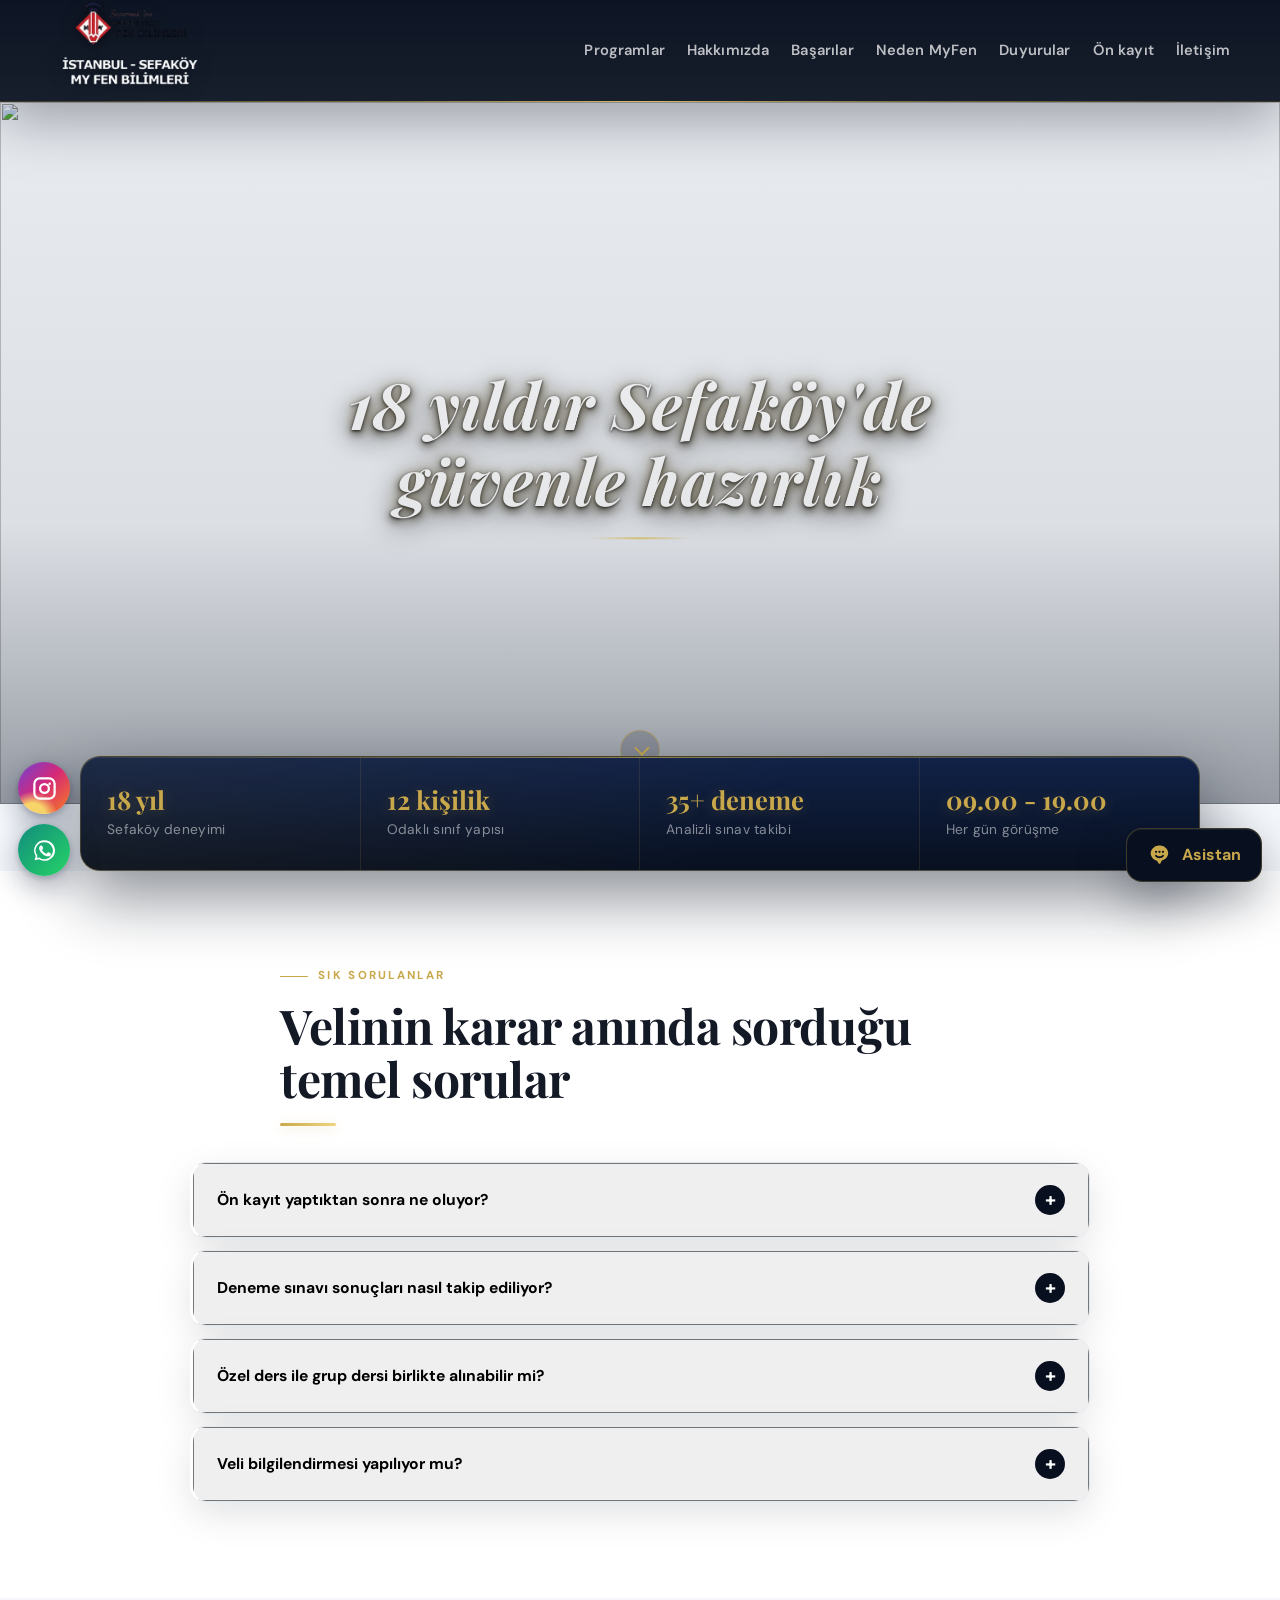
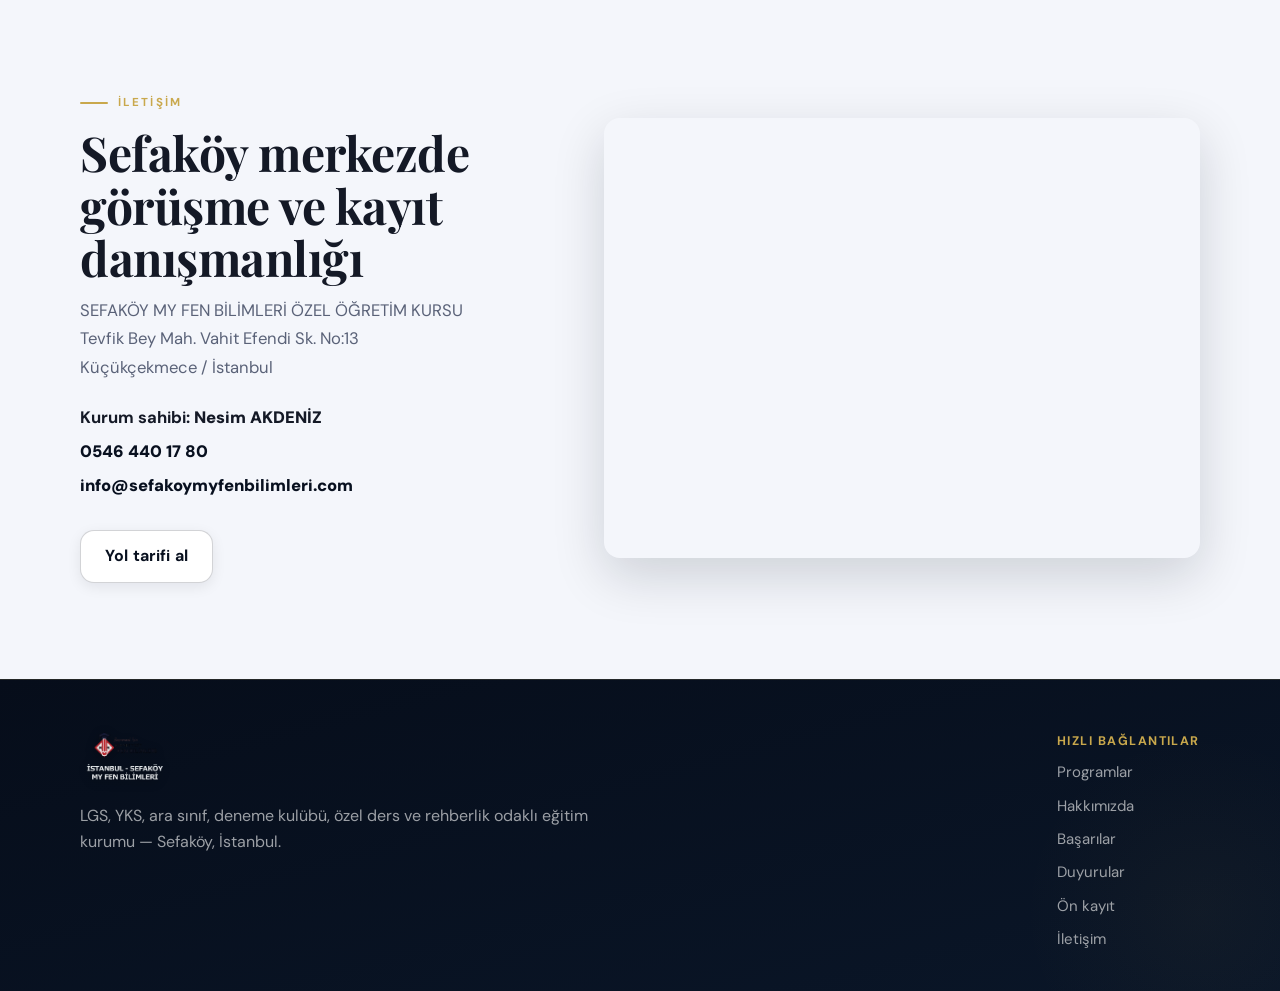
==== commit d61bb3cd: "Hero slide 3: LISTENING SECTION yerine kitap+kalem görseli Eski görsel (1606326608606) İngilizce TOE" ====
--- a/index.html
+++ b/index.html
@@ -94,8 +94,8 @@
           </div>
           <div class="hero-slide">
             <picture>
-              <source media="(max-width: 760px)" srcset="https://images.unsplash.com/photo-1606326608606-aa0b62935f2b?auto=format&fit=crop&w=900&h=1400&q=80&crop=entropy" />
-              <img class="hero-slide__bg" src="https://images.unsplash.com/photo-1606326608606-aa0b62935f2b?auto=format&fit=crop&w=1800&q=82" alt="" />
+              <source media="(max-width: 760px)" srcset="https://images.unsplash.com/photo-1456513080510-7bf3a84b82f8?auto=format&fit=crop&w=900&h=1400&q=80&crop=entropy" />
+              <img class="hero-slide__bg" src="https://images.unsplash.com/photo-1456513080510-7bf3a84b82f8?auto=format&fit=crop&w=1800&q=82" alt="" />
             </picture>
             <div class="hero-slide__title">LGS, TYT, AYT — deneme odaklı plan</div>
           </div>
--- a/styles.css
+++ b/styles.css
@@ -289,13 +289,7 @@
 }
 
 .hero__shade {
-  background:
-    radial-gradient(ellipse 70% 80% at 78% 20%, rgba(201, 168, 76, 0.13) 0%, transparent 55%),
-    radial-gradient(ellipse 90% 100% at 50% 100%, rgba(5, 12, 28, 0.58) 0%, transparent 70%),
-    linear-gradient(165deg, rgba(8, 16, 31, 0.5) 0%, rgba(8, 16, 31, 0.92) 60%, rgba(8, 16, 31, 0.98) 100%),
-    linear-gradient(90deg, rgba(8, 16, 31, 0.92) 0%, rgba(12, 26, 60, 0.72) 50%, rgba(8, 16, 31, 0.88) 100%);
-  background-size: 100% 100%, 100% 100%, 100% 100%, 200% 100%;
-  animation: heroGradientShift 24s ease-in-out infinite;
+  background: linear-gradient(180deg, rgba(8, 16, 31, 0.05) 0%, rgba(8, 16, 31, 0.1) 60%, rgba(8, 16, 31, 0.4) 100%);
 }
 
 @keyframes heroGradientShift {
@@ -2590,28 +2584,25 @@
   transform: translate(-50%, calc(-50% + 16px));
   z-index: 3;
   max-width: calc(100vw - 48px);
-  color: #ffe9a8;
+  color: #ffffff;
   font-family: 'Playfair Display', Georgia, serif;
-  font-size: clamp(2rem, 5vw, 3.8rem);
+  font-size: clamp(2rem, 5vw, 4rem);
   font-style: italic;
   font-weight: 700;
   letter-spacing: 0.02em;
-  line-height: 1.22;
+  line-height: 1.2;
   text-align: center;
-  padding: 22px 44px;
-  background: rgba(5, 10, 25, 0.68);
-  border: 1.5px solid rgba(232, 199, 110, 0.65);
-  border-radius: 14px;
-  backdrop-filter: blur(14px) saturate(160%);
-  -webkit-backdrop-filter: blur(14px) saturate(160%);
+  padding: 0;
+  background: transparent;
+  border: 0;
+  border-radius: 0;
   text-shadow:
-    0 0 32px rgba(232, 199, 110, 0.7),
-    0 0 14px rgba(232, 199, 110, 0.5),
-    0 2px 8px rgba(0, 0, 0, 0.75);
-  box-shadow:
-    0 28px 72px rgba(5, 10, 25, 0.65),
-    0 0 0 1px rgba(232, 199, 110, 0.18),
-    inset 0 1px 0 rgba(255, 255, 255, 0.1);
+    0 0 32px rgba(255, 255, 255, 0.45),
+    0 0 16px rgba(232, 199, 110, 0.4),
+    0 6px 28px rgba(0, 0, 0, 0.9),
+    0 3px 10px rgba(0, 0, 0, 0.95),
+    0 1px 3px rgba(0, 0, 0, 1);
+  box-shadow: none;
   opacity: 0;
   transition: opacity 0.45s ease, transform 0.45s ease;
   pointer-events: none;
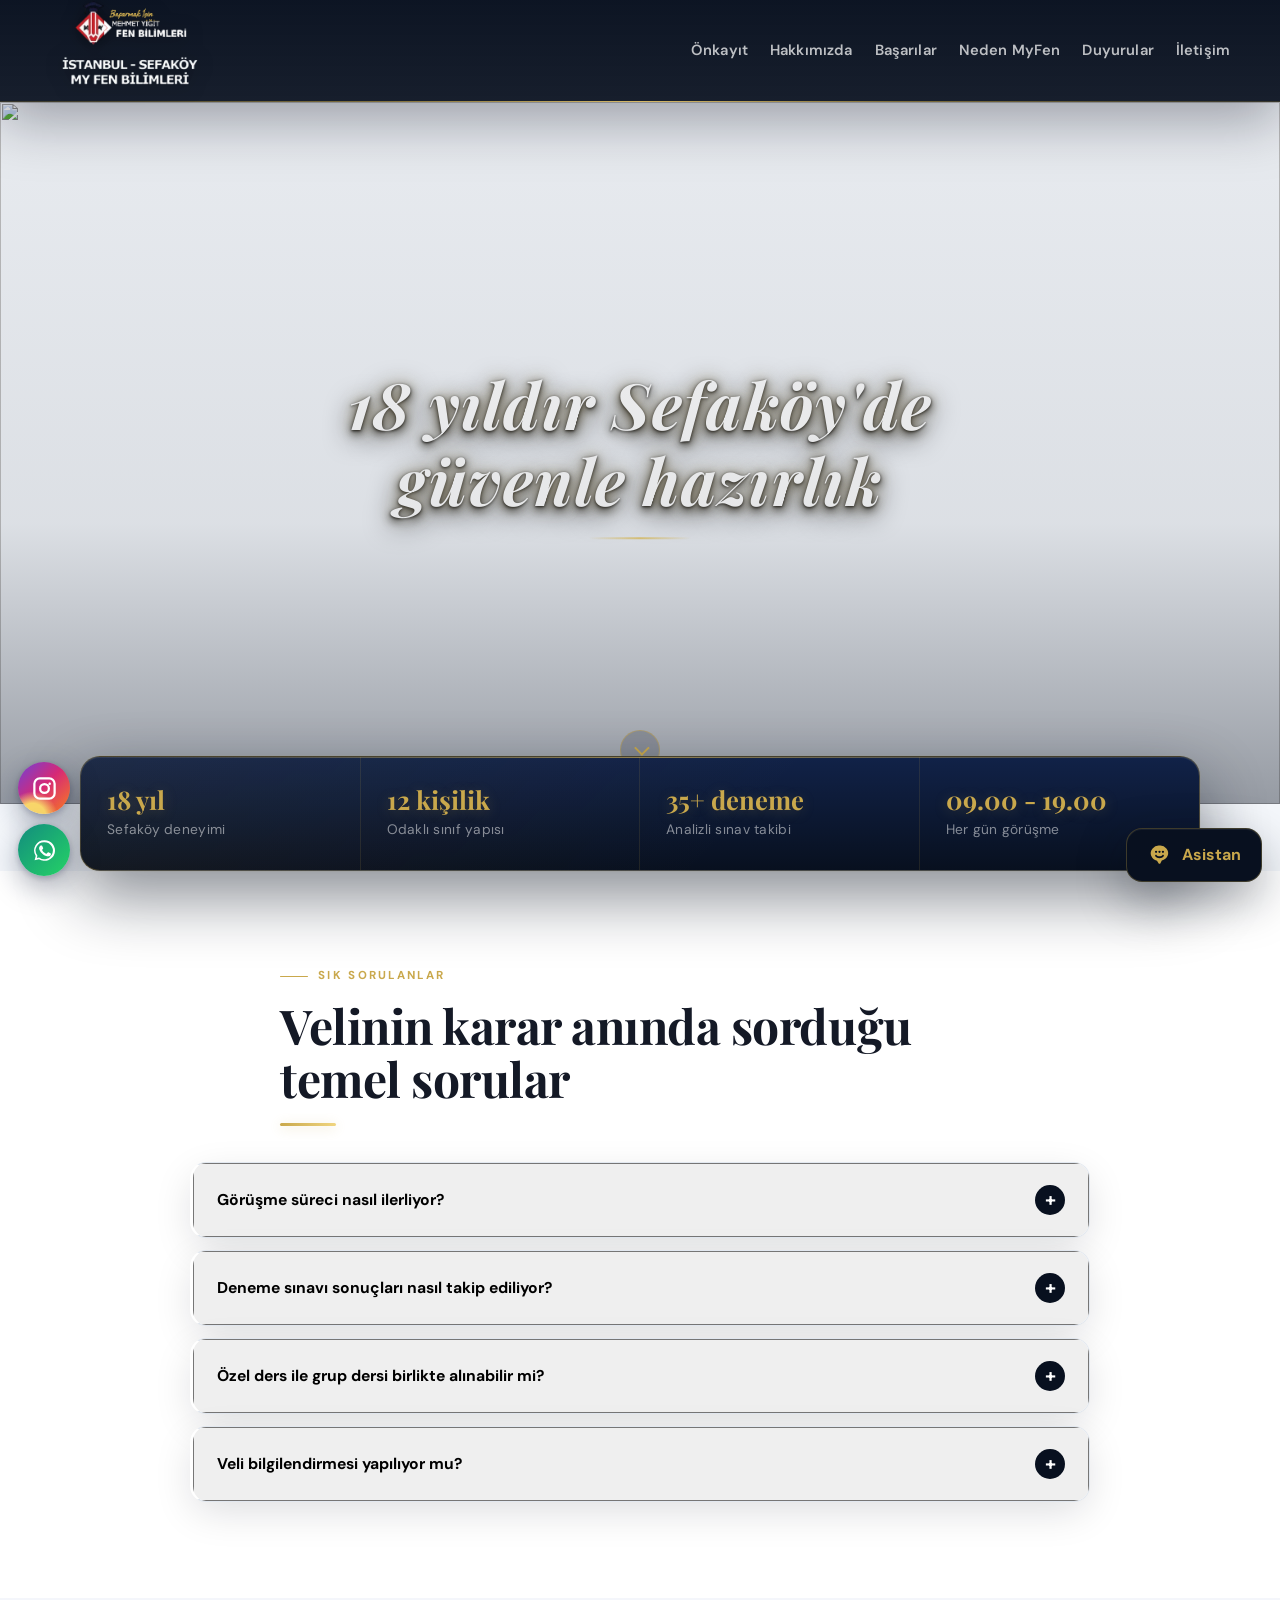
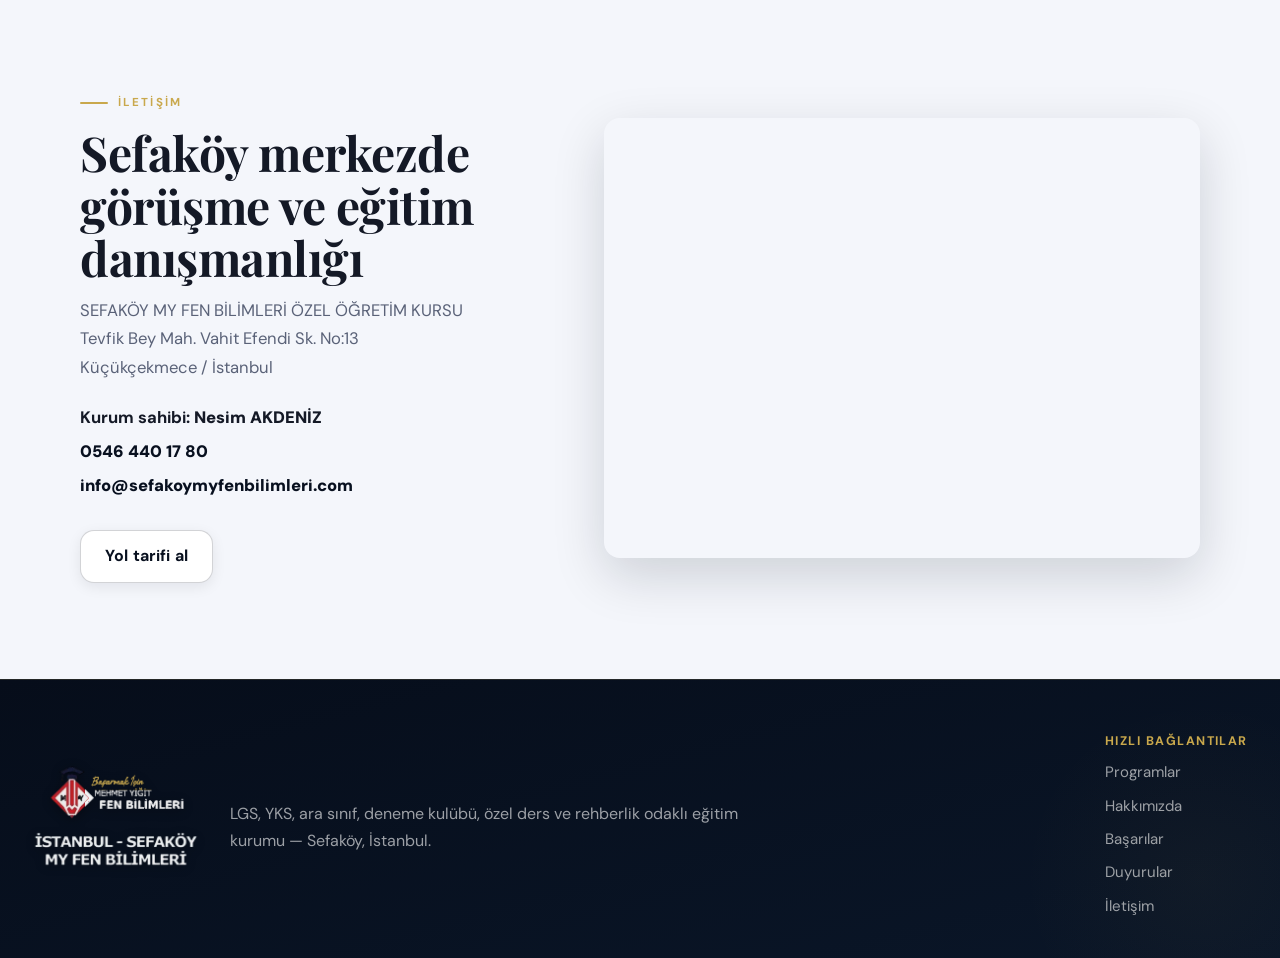
==== commit d8d260d0: "Update registration form and site branding" ====
--- a/index.html
+++ b/index.html
@@ -6,7 +6,7 @@
     <title>Sefaköy My Fen Bilimleri | LGS, YKS ve Deneme Kulübü</title>
     <meta
       name="description"
-      content="Sefaköy My Fen Bilimleri için LGS, YKS, ara sınıf, deneme kulübü, özel ders, rehberlik ve ön kayıt odaklı modern kurs sitesi."
+      content="Sefaköy My Fen Bilimleri için LGS, YKS, ara sınıf, deneme kulübü, özel ders, rehberlik ve veli iletişimi odaklı modern kurs sitesi."
     />
     <meta name="theme-color" content="#0a1628" />
     <meta property="og:title" content="Sefaköy My Fen Bilimleri" />
@@ -18,7 +18,7 @@
     <link rel="preconnect" href="https://fonts.googleapis.com" />
     <link rel="preconnect" href="https://fonts.gstatic.com" crossorigin />
     <link href="https://fonts.googleapis.com/css2?family=Playfair+Display:ital,wght@0,600;0,700;1,700&family=DM+Sans:opsz,wght@9..40,400;9..40,500;9..40,700;9..40,900&display=swap" rel="stylesheet" />
-    <link rel="stylesheet" href="styles.css?v=6" />
+    <link rel="stylesheet" href="styles.css?v=12" />
     <script type="application/ld+json">
       {
         "@context": "https://schema.org",
@@ -56,7 +56,7 @@
     <header class="site-header" id="top">
       <nav class="nav-shell" aria-label="Ana menü">
         <a class="brand brand--logo" href="index.html" aria-label="Sefaköy My Fen Bilimleri anasayfa">
-          <img src="assets/logo-main.png" alt="Sefaköy My Fen Bilimleri" />
+          <img src="assets/logo-main.png?v=8" alt="Sefaköy My Fen Bilimleri" />
         </a>
         <button class="nav-toggle" type="button" aria-label="Menüyü aç" aria-expanded="false">
           <span></span>
@@ -64,12 +64,11 @@
           <span></span>
         </button>
         <div class="nav-links" data-nav-links>
-          <a href="programlar.html">Programlar</a>
+          <a href="programlar.html">Önkayıt</a>
           <a href="hakkimizda.html">Hakkımızda</a>
           <a href="basarilar.html">Başarılar</a>
           <a href="neden-myfen.html">Neden MyFen</a>
           <a href="duyurular.html">Duyurular</a>
-          <a href="programlar.html#kayit">Ön kayıt</a>
           <a href="#iletisim">İletişim</a>
         </div>
       </nav>
@@ -139,10 +138,10 @@
         </div>
         <div class="container faq-list" data-faq-list>
           <div class="faq-item" data-faq-item>
-            <button class="faq-question" id="faq-question-register" type="button" aria-expanded="false" aria-controls="faq-answer-register" data-faq-question>
-              Ön kayıt yaptıktan sonra ne oluyor?
-            </button>
-            <div class="faq-answer" id="faq-answer-register" role="region" aria-labelledby="faq-question-register" aria-hidden="true" data-faq-answer>
+            <button class="faq-question" id="faq-question-consultation" type="button" aria-expanded="false" aria-controls="faq-answer-consultation" data-faq-question>
+              Görüşme süreci nasıl ilerliyor?
+            </button>
+            <div class="faq-answer" id="faq-answer-consultation" role="region" aria-labelledby="faq-question-consultation" aria-hidden="true" data-faq-answer>
               <p>Danışman ekibi telefon veya WhatsApp üzerinden dönüş yapar, öğrencinin seviyesi ve uygun programı için görüşme planlar.</p>
             </div>
           </div>
@@ -177,7 +176,7 @@
         <div class="container contact-grid">
           <div>
             <p class="eyebrow">İletişim</p>
-            <h2>Sefaköy merkezde görüşme ve kayıt danışmanlığı</h2>
+            <h2>Sefaköy merkezde görüşme ve eğitim danışmanlığı</h2>
             <address>
               SEFAKÖY MY FEN BİLİMLERİ ÖZEL ÖĞRETİM KURSU<br />
               Tevfik Bey Mah. Vahit Efendi Sk. No:13<br />
@@ -206,9 +205,11 @@
 
     <footer class="site-footer">
       <div class="container footer-grid">
-        <div>
-          <img class="footer-brand-logo" src="assets/logo-main.png" alt="Sefaköy My Fen Bilimleri" />
-          <p>LGS, YKS, ara sınıf, deneme kulübü, özel ders ve rehberlik odaklı eğitim kurumu — Sefaköy, İstanbul.</p>
+        <div class="footer-brand-block">
+          <img class="footer-brand-logo" src="assets/logo-main.png?v=8" alt="Sefaköy My Fen Bilimleri" />
+          <div>
+            <p>LGS, YKS, ara sınıf, deneme kulübü, özel ders ve rehberlik odaklı eğitim kurumu — Sefaköy, İstanbul.</p>
+          </div>
         </div>
         <div>
           <span>Hızlı bağlantılar</span>
@@ -216,7 +217,6 @@
           <a href="hakkimizda.html">Hakkımızda</a>
           <a href="basarilar.html">Başarılar</a>
           <a href="duyurular.html">Duyurular</a>
-          <a href="programlar.html#kayit">Ön kayıt</a>
           <a href="#iletisim">İletişim</a>
         </div>
       </div>
@@ -254,7 +254,7 @@
           <a class="social-notice__content js-whatsapp" href="#">
             <span>
               <strong>İletişime geç</strong>
-              <small>Kayıt ve kontenjan için yaz</small>
+              <small>Program ve kontenjan için yaz</small>
             </span>
           </a>
           <button type="button" data-social-notice-close aria-label="WhatsApp bildirimini kapat">×</button>
@@ -273,11 +273,11 @@
         </div>
         <div class="assistant-messages" id="assistantMessages" role="log" aria-live="polite">
           <div class="assistant-message assistant-message--bot">
-            Merhaba, öğrencinin sınıfını ve hedefini yazarsanız kayıt, program, deneme analizi, rehberlik ve veli takibi hakkında yardımcı olabilirim.
+            Merhaba, öğrencinin sınıfını ve hedefini yazarsanız program, deneme analizi, rehberlik ve veli takibi hakkında yardımcı olabilirim.
           </div>
         </div>
         <div class="assistant-suggestions" aria-label="Hazır sorular">
-          <button type="button" data-assistant-prompt="Kayıt süreci nasıl ilerliyor?">Kayıt</button>
+          <button type="button" data-assistant-prompt="Görüşme süreci nasıl ilerliyor?">Görüşme</button>
           <button type="button" data-assistant-prompt="Deneme sonuçları ve eksikler nasıl takip ediliyor?">Deneme</button>
           <button type="button" data-assistant-prompt="Velilere öğrenci takibi nasıl bildiriliyor?">Veli takibi</button>
           <button type="button" data-assistant-prompt="Sınıf mevcudu ve kontenjan hakkında bilgi alabilir miyim?">Kontenjan</button>
@@ -294,6 +294,6 @@
       </button>
     </div>
 
-    <script src="script.js?v=6"></script>
+    <script src="script.js?v=13"></script>
   </body>
 </html>
--- a/styles.css
+++ b/styles.css
@@ -499,6 +499,19 @@
   border-color: rgba(255, 255, 255, 0.52);
 }
 
+.button--ghost.js-whatsapp {
+  color: #25d366;
+  border-color: rgba(37, 211, 102, 0.36);
+  background: rgba(37, 211, 102, 0.08);
+}
+
+.button--ghost.js-whatsapp:hover {
+  color: #ffffff;
+  border-color: rgba(37, 211, 102, 0.58);
+  background: #25d366;
+  box-shadow: 0 14px 34px rgba(37, 211, 102, 0.22);
+}
+
 .button--outline {
   color: var(--blue-deep);
   border-color: rgba(8, 16, 31, 0.18);
@@ -830,6 +843,8 @@
 
 .link-button,
 .export-button {
+  display: inline-flex;
+  width: fit-content;
   padding: 0;
   color: var(--gold);
   border: 0;
@@ -838,6 +853,7 @@
   font-weight: 700;
   font-family: 'DM Sans', sans-serif;
   letter-spacing: 0.02em;
+  text-decoration: none;
   transition: color 180ms ease;
 }
 
@@ -1439,6 +1455,30 @@
   color: #dc2626;
 }
 
+.site-toast {
+  position: fixed;
+  top: 104px;
+  right: 24px;
+  z-index: 130;
+  max-width: min(360px, calc(100vw - 32px));
+  padding: 14px 18px;
+  border: 1px solid rgba(37, 211, 102, 0.28);
+  border-radius: 14px;
+  color: #ffffff;
+  background: linear-gradient(135deg, #15803d 0%, #22c55e 100%);
+  box-shadow: 0 18px 42px rgba(21, 128, 61, 0.26);
+  font-weight: 900;
+  opacity: 0;
+  pointer-events: none;
+  transform: translateY(-10px);
+  transition: opacity 180ms ease, transform 180ms ease;
+}
+
+.site-toast.is-visible {
+  opacity: 1;
+  transform: translateY(0);
+}
+
 .lead-result {
   display: grid;
   gap: 10px;
@@ -1715,18 +1755,31 @@
 }
 
 .footer-grid {
+  width: 100%;
+  max-width: none;
+  margin: 0;
+  padding: 0 32px 0 20px;
   display: flex;
   justify-content: space-between;
   gap: 32px;
 }
 
+.footer-brand-block {
+  display: flex;
+  align-items: center;
+  gap: 18px;
+  flex: 1 1 auto;
+  min-width: 0;
+}
+
 .footer-brand-logo {
-  width: 90px;
+  width: clamp(170px, 15vw, 230px);
   height: auto;
   display: block;
+  flex: 0 0 auto;
   filter: drop-shadow(0 2px 6px rgba(0, 0, 0, 0.4));
   opacity: 0.95;
-  margin-bottom: 14px;
+  margin: 0;
 }
 
 .footer-grid strong {
@@ -1739,7 +1792,7 @@
 
 .footer-grid p {
   max-width: 520px;
-  margin: 8px 0 0;
+  margin: 6px 0 0;
   line-height: 1.68;
 }
 
@@ -2379,6 +2432,13 @@
   .contact-actions {
     align-items: stretch;
     flex-direction: column;
+  }
+
+  .site-toast {
+    top: 82px;
+    right: 16px;
+    left: 16px;
+    max-width: none;
   }
 
   .button {
@@ -2921,6 +2981,12 @@
     display: grid;
     gap: 8px;
   }
+
+  .footer-grid > .footer-brand-block {
+    display: flex;
+    align-items: center;
+    gap: 14px;
+  }
   .footer-grid a {
     padding: 4px 0;
   }
@@ -2997,7 +3063,7 @@
   }
 }
 
-/* PHASE 5e: programlar.html — sol programlar listesi + sağ form */
+/* PHASE 5e: programlar.html — sol programlar listesi + sağ bilgi formu */
 .program-split {
   display: grid;
   grid-template-columns: 1fr 0.92fr;
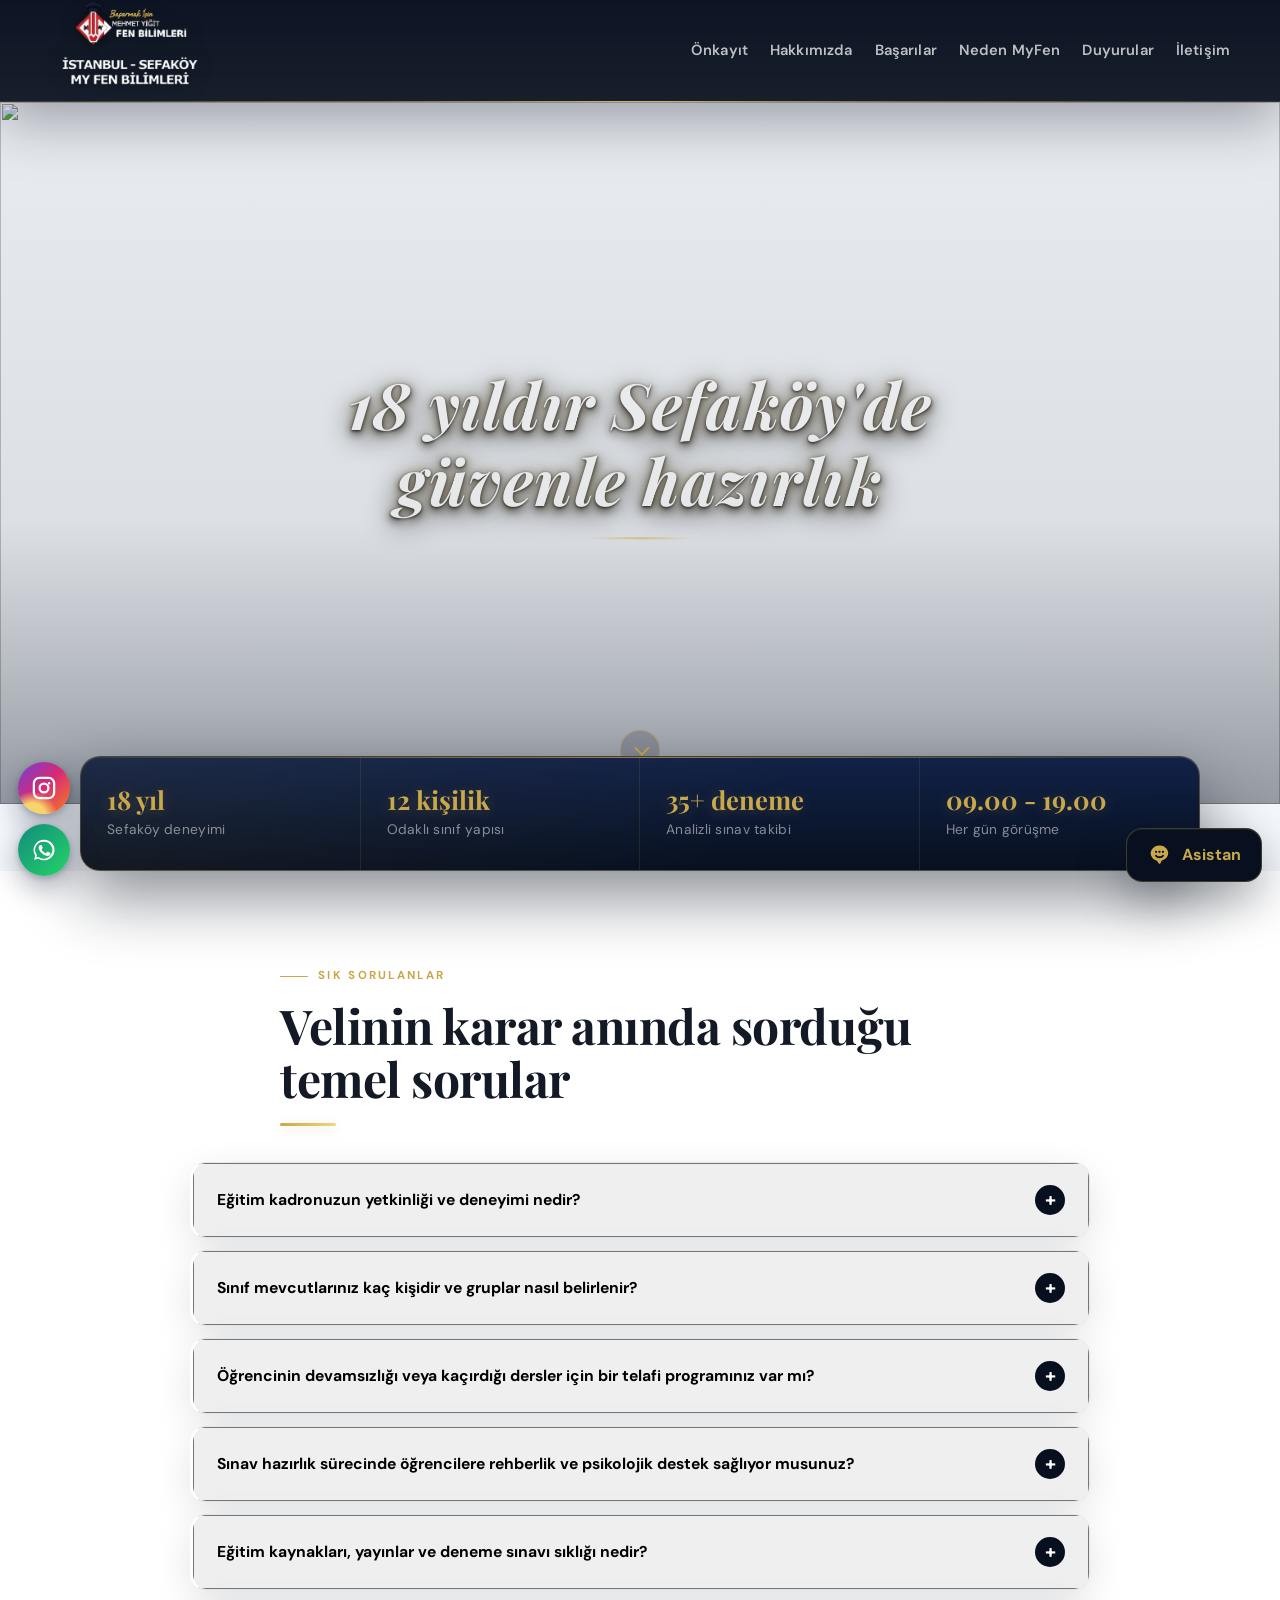
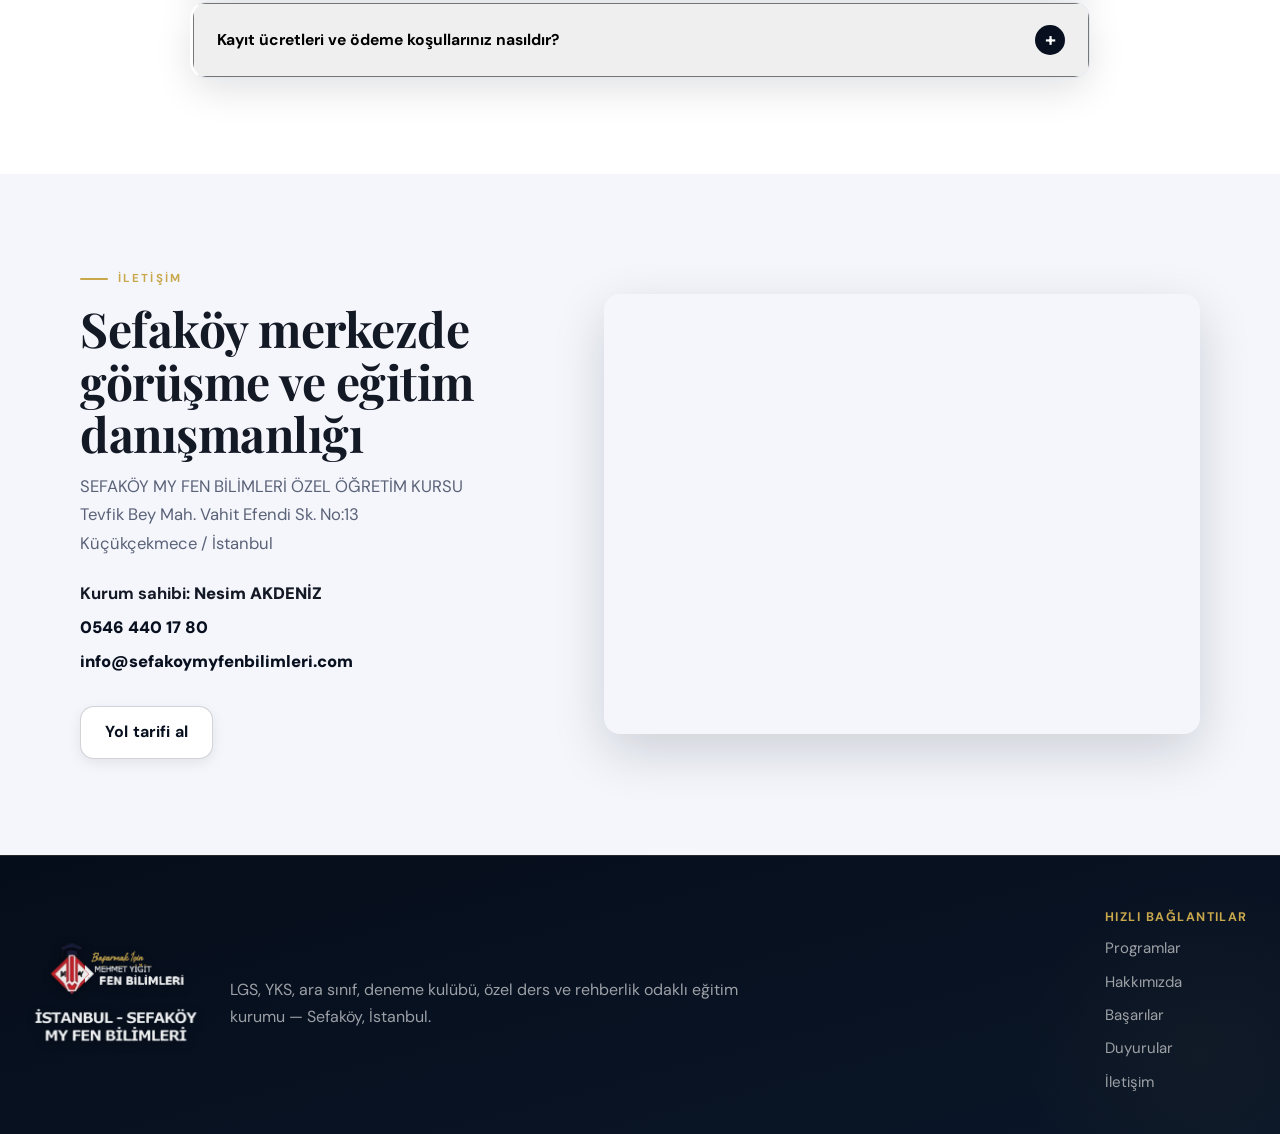
==== commit 6c9bd0e8: "Refine registration and homepage content" ====
--- a/index.html
+++ b/index.html
@@ -18,7 +18,7 @@
     <link rel="preconnect" href="https://fonts.googleapis.com" />
     <link rel="preconnect" href="https://fonts.gstatic.com" crossorigin />
     <link href="https://fonts.googleapis.com/css2?family=Playfair+Display:ital,wght@0,600;0,700;1,700&family=DM+Sans:opsz,wght@9..40,400;9..40,500;9..40,700;9..40,900&display=swap" rel="stylesheet" />
-    <link rel="stylesheet" href="styles.css?v=12" />
+    <link rel="stylesheet" href="styles.css?v=15" />
     <script type="application/ld+json">
       {
         "@context": "https://schema.org",
@@ -105,6 +105,34 @@
             </picture>
             <div class="hero-slide__title">Deneyimli kadro, kanıtlanmış başarı</div>
           </div>
+          <div class="hero-slide">
+            <picture>
+              <source media="(max-width: 760px)" srcset="https://images.unsplash.com/photo-1513258496099-48168024aec0?auto=format&fit=crop&w=900&h=1400&q=80&crop=entropy" />
+              <img class="hero-slide__bg" src="https://images.unsplash.com/photo-1513258496099-48168024aec0?auto=format&fit=crop&w=1800&q=82" alt="" />
+            </picture>
+            <div class="hero-slide__title">Haftalık takip, düzenli çalışma ritmi</div>
+          </div>
+          <div class="hero-slide">
+            <picture>
+              <source media="(max-width: 760px)" srcset="https://images.unsplash.com/photo-1522202176988-66273c2fd55f?auto=format&fit=crop&w=900&h=1400&q=80&crop=entropy" />
+              <img class="hero-slide__bg" src="https://images.unsplash.com/photo-1522202176988-66273c2fd55f?auto=format&fit=crop&w=1800&q=82" alt="" />
+            </picture>
+            <div class="hero-slide__title">Hedefe göre sınıf, hedefe göre program</div>
+          </div>
+          <div class="hero-slide">
+            <picture>
+              <source media="(max-width: 760px)" srcset="https://images.unsplash.com/photo-1434030216411-0b793f4b4173?auto=format&fit=crop&w=900&h=1400&q=80&crop=entropy" />
+              <img class="hero-slide__bg" src="https://images.unsplash.com/photo-1434030216411-0b793f4b4173?auto=format&fit=crop&w=1800&q=82" alt="" />
+            </picture>
+            <div class="hero-slide__title">Eksik konu analizi, güçlü geri dönüş</div>
+          </div>
+          <div class="hero-slide">
+            <picture>
+              <source media="(max-width: 760px)" srcset="https://images.unsplash.com/photo-1516321318423-f06f85e504b3?auto=format&fit=crop&w=900&h=1400&q=80&crop=entropy" />
+              <img class="hero-slide__bg" src="https://images.unsplash.com/photo-1516321318423-f06f85e504b3?auto=format&fit=crop&w=1800&q=82" alt="" />
+            </picture>
+            <div class="hero-slide__title">Veli bilgilendirmesi, şeffaf ilerleme</div>
+          </div>
         </div>
         <div class="hero__shade"></div>
         <a class="hero__scroll" href="programlar.html" aria-label="Programlar sayfasına git"></a>
@@ -138,35 +166,51 @@
         </div>
         <div class="container faq-list" data-faq-list>
           <div class="faq-item" data-faq-item>
-            <button class="faq-question" id="faq-question-consultation" type="button" aria-expanded="false" aria-controls="faq-answer-consultation" data-faq-question>
-              Görüşme süreci nasıl ilerliyor?
-            </button>
-            <div class="faq-answer" id="faq-answer-consultation" role="region" aria-labelledby="faq-question-consultation" aria-hidden="true" data-faq-answer>
-              <p>Danışman ekibi telefon veya WhatsApp üzerinden dönüş yapar, öğrencinin seviyesi ve uygun programı için görüşme planlar.</p>
-            </div>
-          </div>
-          <div class="faq-item" data-faq-item>
-            <button class="faq-question" id="faq-question-exams" type="button" aria-expanded="false" aria-controls="faq-answer-exams" data-faq-question>
-              Deneme sınavı sonuçları nasıl takip ediliyor?
-            </button>
-            <div class="faq-answer" id="faq-answer-exams" role="region" aria-labelledby="faq-question-exams" aria-hidden="true" data-faq-answer>
-              <p>Deneme sonrası net, konu eksiği ve sıralama verileri analiz edilir; öğrencinin haftalık çalışma planı buna göre güncellenir.</p>
-            </div>
-          </div>
-          <div class="faq-item" data-faq-item>
-            <button class="faq-question" id="faq-question-private" type="button" aria-expanded="false" aria-controls="faq-answer-private" data-faq-question>
-              Özel ders ile grup dersi birlikte alınabilir mi?
-            </button>
-            <div class="faq-answer" id="faq-answer-private" role="region" aria-labelledby="faq-question-private" aria-hidden="true" data-faq-answer>
-              <p>Evet. Grup programına ek olarak eksik branşlarda birebir veya küçük grup etütleri planlanabilir.</p>
-            </div>
-          </div>
-          <div class="faq-item" data-faq-item>
-            <button class="faq-question" id="faq-question-parent" type="button" aria-expanded="false" aria-controls="faq-answer-parent" data-faq-question>
-              Veli bilgilendirmesi yapılıyor mu?
-            </button>
-            <div class="faq-answer" id="faq-answer-parent" role="region" aria-labelledby="faq-question-parent" aria-hidden="true" data-faq-answer>
-              <p>Devamsızlık, ödev takibi, deneme sonucu ve rehberlik notları düzenli görüşmelerle veliye aktarılır.</p>
+            <button class="faq-question" id="faq-question-teachers" type="button" aria-expanded="false" aria-controls="faq-answer-teachers" data-faq-question>
+              Eğitim kadronuzun yetkinliği ve deneyimi nedir?
+            </button>
+            <div class="faq-answer" id="faq-answer-teachers" role="region" aria-labelledby="faq-question-teachers" aria-hidden="true" data-faq-answer>
+              <p>Alanında uzman, güncel LGS/YKS sınav sistemlerine ve yeni nesil soru tarzlarına hakim, pedagojik formasyona sahip deneyimli bir kadroyla çalışıyoruz. Öğretmenlerimizin tamamı, öğrencilerin hem akademik gelişimini hem de sınav motivasyonunu yakından takip eder.</p>
+            </div>
+          </div>
+          <div class="faq-item" data-faq-item>
+            <button class="faq-question" id="faq-question-class-size" type="button" aria-expanded="false" aria-controls="faq-answer-class-size" data-faq-question>
+              Sınıf mevcutlarınız kaç kişidir ve gruplar nasıl belirlenir?
+            </button>
+            <div class="faq-answer" id="faq-answer-class-size" role="region" aria-labelledby="faq-question-class-size" aria-hidden="true" data-faq-answer>
+              <p>Sınıflarımız, her öğrenciyle birebir ilgilenilebilmesi ve ders verimliliğinin düşmemesi adına maksimum 12 kişiliktir. Gruplar oluşturulurken öğrencilerin seviye tespit sınavı (STS) sonuçları ve hedefledikleri bölümler dikkate alınarak homojen sınıf ortamları sağlanır.</p>
+            </div>
+          </div>
+          <div class="faq-item" data-faq-item>
+            <button class="faq-question" id="faq-question-makeup" type="button" aria-expanded="false" aria-controls="faq-answer-makeup" data-faq-question>
+              Öğrencinin devamsızlığı veya kaçırdığı dersler için bir telafi programınız var mı?
+            </button>
+            <div class="faq-answer" id="faq-answer-makeup" role="region" aria-labelledby="faq-question-makeup" aria-hidden="true" data-faq-answer>
+              <p>Evet, var. Haklı bir gerekçeyle ders kaçıran veya tarama sınavlarında eksikleri tespit edilen öğrencilerimiz için hafta içi belirlenen günlerde bireysel veya küçük gruplar halinde etüt ve ofis saatleri planlıyoruz. Öğrencinin konularda geride kalmasına izin vermiyoruz.</p>
+            </div>
+          </div>
+          <div class="faq-item" data-faq-item>
+            <button class="faq-question" id="faq-question-guidance" type="button" aria-expanded="false" aria-controls="faq-answer-guidance" data-faq-question>
+              Sınav hazırlık sürecinde öğrencilere rehberlik ve psikolojik destek sağlıyor musunuz?
+            </button>
+            <div class="faq-answer" id="faq-answer-guidance" role="region" aria-labelledby="faq-question-guidance" aria-hidden="true" data-faq-answer>
+              <p>Kurumumuzda her öğrencinin takibini yapan uzman bir rehber öğretmen bulunur. Öğrencilerimize sınav kaygısıyla baş etme, zaman yönetimi ve verimli ders çalışma teknikleri gibi konularda profesyonel destek sunarken, kişiye özel haftalık soru takip ve ders çalışma programları hazırlıyoruz.</p>
+            </div>
+          </div>
+          <div class="faq-item" data-faq-item>
+            <button class="faq-question" id="faq-question-resources" type="button" aria-expanded="false" aria-controls="faq-answer-resources" data-faq-question>
+              Eğitim kaynakları, yayınlar ve deneme sınavı sıklığı nedir?
+            </button>
+            <div class="faq-answer" id="faq-answer-resources" role="region" aria-labelledby="faq-question-resources" aria-hidden="true" data-faq-answer>
+              <p>Türkiye'nin en seçkin ve güncel sınav yayınlarını kaynak kitap ve yaprak test halinde sunuyoruz. Ayrıca öğrencilerimizin Türkiye geneli sıralamalarını görmeleri için her hafta düzenli olarak kurumsal deneme sınavları uyguluyor ve eksik analizlerini çıkarıyoruz.</p>
+            </div>
+          </div>
+          <div class="faq-item" data-faq-item>
+            <button class="faq-question" id="faq-question-payment" type="button" aria-expanded="false" aria-controls="faq-answer-payment" data-faq-question>
+              Kayıt ücretleri ve ödeme koşullarınız nasıldır?
+            </button>
+            <div class="faq-answer" id="faq-answer-payment" role="region" aria-labelledby="faq-question-payment" aria-hidden="true" data-faq-answer>
+              <p>Eğitim ücretlerimiz öğrencinin sınıf seviyesine ve tercih edilen program yoğunluğuna göre değişiklik göstermektedir. Velilerimize bütçelerini sarsmayacak şekilde peşin ödeme indirimlerinin yanı sıra, elden veya kredi kartına 10 aya varan taksit seçenekleriyle esnek ödeme kolaylıkları sağlıyoruz.</p>
             </div>
           </div>
         </div>
@@ -294,6 +338,6 @@
       </button>
     </div>
 
-    <script src="script.js?v=13"></script>
+    <script src="script.js?v=15"></script>
   </body>
 </html>
--- a/styles.css
+++ b/styles.css
@@ -1455,30 +1455,6 @@
   color: #dc2626;
 }
 
-.site-toast {
-  position: fixed;
-  top: 104px;
-  right: 24px;
-  z-index: 130;
-  max-width: min(360px, calc(100vw - 32px));
-  padding: 14px 18px;
-  border: 1px solid rgba(37, 211, 102, 0.28);
-  border-radius: 14px;
-  color: #ffffff;
-  background: linear-gradient(135deg, #15803d 0%, #22c55e 100%);
-  box-shadow: 0 18px 42px rgba(21, 128, 61, 0.26);
-  font-weight: 900;
-  opacity: 0;
-  pointer-events: none;
-  transform: translateY(-10px);
-  transition: opacity 180ms ease, transform 180ms ease;
-}
-
-.site-toast.is-visible {
-  opacity: 1;
-  transform: translateY(0);
-}
-
 .lead-result {
   display: grid;
   gap: 10px;
@@ -1834,12 +1810,17 @@
 }
 
 .social-rail__button {
+  position: relative;
   width: 52px;
   height: 52px;
-  display: grid;
-  place-items: center;
+  display: flex;
+  align-items: center;
+  justify-content: center;
   color: #ffffff;
   border-radius: 50%;
+  font-size: 0;
+  line-height: 0;
+  overflow: hidden;
   box-shadow:
     0 10px 30px rgba(14, 24, 56, 0.36),
     0 2px 6px rgba(14, 24, 56, 0.22);
@@ -1858,8 +1839,14 @@
 }
 
 .social-rail__button svg {
+  position: absolute;
+  top: 50%;
+  left: 50%;
   width: 27px;
   height: 27px;
+  display: block;
+  pointer-events: none;
+  transform: translate(-50%, -50%);
 }
 
 .social-rail__button--instagram {
@@ -2432,13 +2419,6 @@
   .contact-actions {
     align-items: stretch;
     flex-direction: column;
-  }
-
-  .site-toast {
-    top: 82px;
-    right: 16px;
-    left: 16px;
-    max-width: none;
   }
 
   .button {
@@ -3068,7 +3048,7 @@
   display: grid;
   grid-template-columns: 1fr 0.92fr;
   gap: 48px;
-  align-items: start;
+  align-items: center;
 }
 .program-side h2 {
   font-size: clamp(1.6rem, 3vw, 2.4rem);
@@ -3121,15 +3101,16 @@
   color: var(--ink);
 }
 .program-row p {
-  margin: 0 0 10px;
+  margin: 0;
   color: var(--muted);
   font-size: 0.92rem;
   line-height: 1.5;
 }
-.program-row .link-button {
-  color: var(--gold-vivid);
-  font-weight: 700;
-  font-size: 0.88rem;
+
+.program-split .info-form {
+  width: min(100%, 560px);
+  align-self: center;
+  justify-self: center;
 }
 
 @media (max-width: 900px) {
